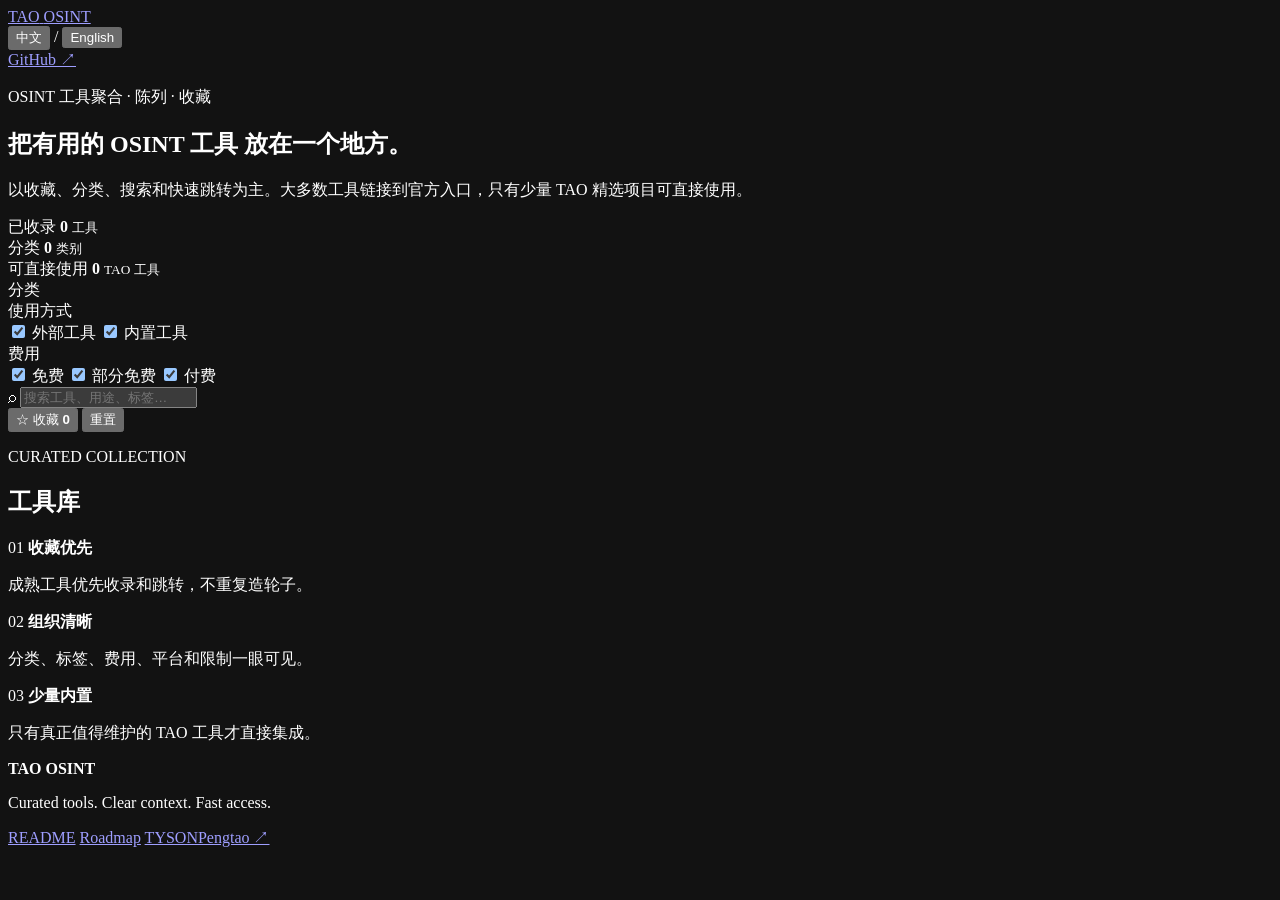
==== frontend/index.html @ 1be99f78 "Build bilingual OSINT collection homepage" ====
<!doctype html>
<html lang="zh-CN">
<head>
  <meta charset="utf-8" />
  <meta name="viewport" content="width=device-width, initial-scale=1" />
  <meta name="color-scheme" content="dark" />
  <meta name="description" content="TAO OSINT — curated OSINT tool collection, showcase and bookmark platform." />
  <title>TAO OSINT — Tool Collection</title>
  <link rel="stylesheet" href="./styles.css" />
</head>
<body>
  <main class="page-shell">
    <header class="topbar">
      <a class="brand" href="../" aria-label="TAO OSINT">
        <span class="brand-mark">TAO</span>
        <span class="brand-name">OSINT</span>
      </a>

      <div class="top-actions">
        <nav class="language-switch" aria-label="Language">
          <button class="language-button" type="button" data-language="zh-CN">中文</button>
          <span>/</span>
          <button class="language-button" type="button" data-language="en">English</button>
        </nav>
        <a class="github-link" href="https://github.com/TYSONPengtao/Tao-OSINT" target="_blank" rel="noreferrer">GitHub ↗</a>
      </div>
    </header>

    <section class="hero">
      <div class="hero-copy">
        <p class="eyebrow" data-i18n="hero.eyebrow">OSINT 工具聚合 · 陈列 · 收藏</p>
        <h1>
          <span data-i18n="hero.line1">把有用的 OSINT 工具</span>
          <span class="accent" data-i18n="hero.line2">放在一个地方。</span>
        </h1>
        <p class="hero-description" data-i18n="hero.description">
          以收藏、分类、搜索和快速跳转为主。大多数工具链接到官方入口，只有少量 TAO 精选项目可直接使用。
        </p>
      </div>

      <div class="hero-stats">
        <article>
          <span data-i18n="stats.collected">已收录</span>
          <strong id="stat-tools">0</strong>
          <small data-i18n="stats.tools">工具</small>
        </article>
        <article>
          <span data-i18n="stats.categories">分类</span>
          <strong id="stat-categories">0</strong>
          <small data-i18n="stats.groups">类别</small>
        </article>
        <article>
          <span data-i18n="stats.integrated">可直接使用</span>
          <strong id="stat-integrated">0</strong>
          <small data-i18n="stats.taoTools">TAO 工具</small>
        </article>
      </div>
    </section>

    <section class="catalog-shell">
      <aside class="sidebar">
        <div class="sidebar-block">
          <span class="sidebar-label" data-i18n="filters.category">分类</span>
          <div id="category-list" class="category-list"></div>
        </div>

        <div class="sidebar-block">
          <span class="sidebar-label" data-i18n="filters.mode">使用方式</span>
          <div class="filter-stack">
            <label><input type="checkbox" value="external" data-filter="interaction" checked /> <span data-i18n="interaction.external">外部工具</span></label>
            <label><input type="checkbox" value="integrated" data-filter="interaction" checked /> <span data-i18n="interaction.integrated">内置工具</span></label>
          </div>
        </div>

        <div class="sidebar-block">
          <span class="sidebar-label" data-i18n="filters.cost">费用</span>
          <div class="filter-stack">
            <label><input type="checkbox" value="free" data-filter="cost" checked /> <span data-i18n="cost.free">免费</span></label>
            <label><input type="checkbox" value="partially-free" data-filter="cost" checked /> <span data-i18n="cost.partiallyFree">部分免费</span></label>
            <label><input type="checkbox" value="paid" data-filter="cost" checked /> <span data-i18n="cost.paid">付费</span></label>
          </div>
        </div>
      </aside>

      <section class="catalog-main">
        <div class="catalog-toolbar">
          <div class="search-box">
            <span>⌕</span>
            <input id="search-input" type="search" autocomplete="off" data-i18n-placeholder="search.placeholder" placeholder="搜索工具、用途、标签…" />
          </div>

          <div class="toolbar-meta">
            <button id="favorites-toggle" class="toolbar-button" type="button">
              <span>☆</span>
              <span data-i18n="favorites.title">收藏</span>
              <strong id="favorite-count">0</strong>
            </button>
            <button id="clear-filters" class="toolbar-button subtle" type="button" data-i18n="filters.reset">重置</button>
          </div>
        </div>

        <div class="section-heading">
          <div>
            <p class="section-kicker" data-i18n="catalog.kicker">CURATED COLLECTION</p>
            <h2 data-i18n="catalog.title">工具库</h2>
          </div>
          <p id="result-count" class="result-count"></p>
        </div>

        <div id="tool-grid" class="tool-grid"></div>

        <div id="empty-state" class="empty-state" hidden>
          <span>⌕</span>
          <h3 data-i18n="empty.title">没有找到匹配工具</h3>
          <p data-i18n="empty.text">尝试更换关键词、分类或筛选条件。</p>
        </div>
      </section>
    </section>

    <section class="principle-strip">
      <article>
        <span>01</span>
        <strong data-i18n="principles.collect.title">收藏优先</strong>
        <p data-i18n="principles.collect.text">成熟工具优先收录和跳转，不重复造轮子。</p>
      </article>
      <article>
        <span>02</span>
        <strong data-i18n="principles.organize.title">组织清晰</strong>
        <p data-i18n="principles.organize.text">分类、标签、费用、平台和限制一眼可见。</p>
      </article>
      <article>
        <span>03</span>
        <strong data-i18n="principles.integrate.title">少量内置</strong>
        <p data-i18n="principles.integrate.text">只有真正值得维护的 TAO 工具才直接集成。</p>
      </article>
    </section>

    <footer class="footer">
      <div>
        <strong>TAO OSINT</strong>
        <p data-i18n="footer.tagline">Curated tools. Clear context. Fast access.</p>
      </div>
      <div class="footer-links">
        <a href="../README.md">README</a>
        <a href="../docs/roadmap.md">Roadmap</a>
        <a href="https://github.com/TYSONPengtao" target="_blank" rel="noreferrer">TYSONPengtao ↗</a>
      </div>
    </footer>
  </main>

  <script src="./app.js"></script>
</body>
</html>
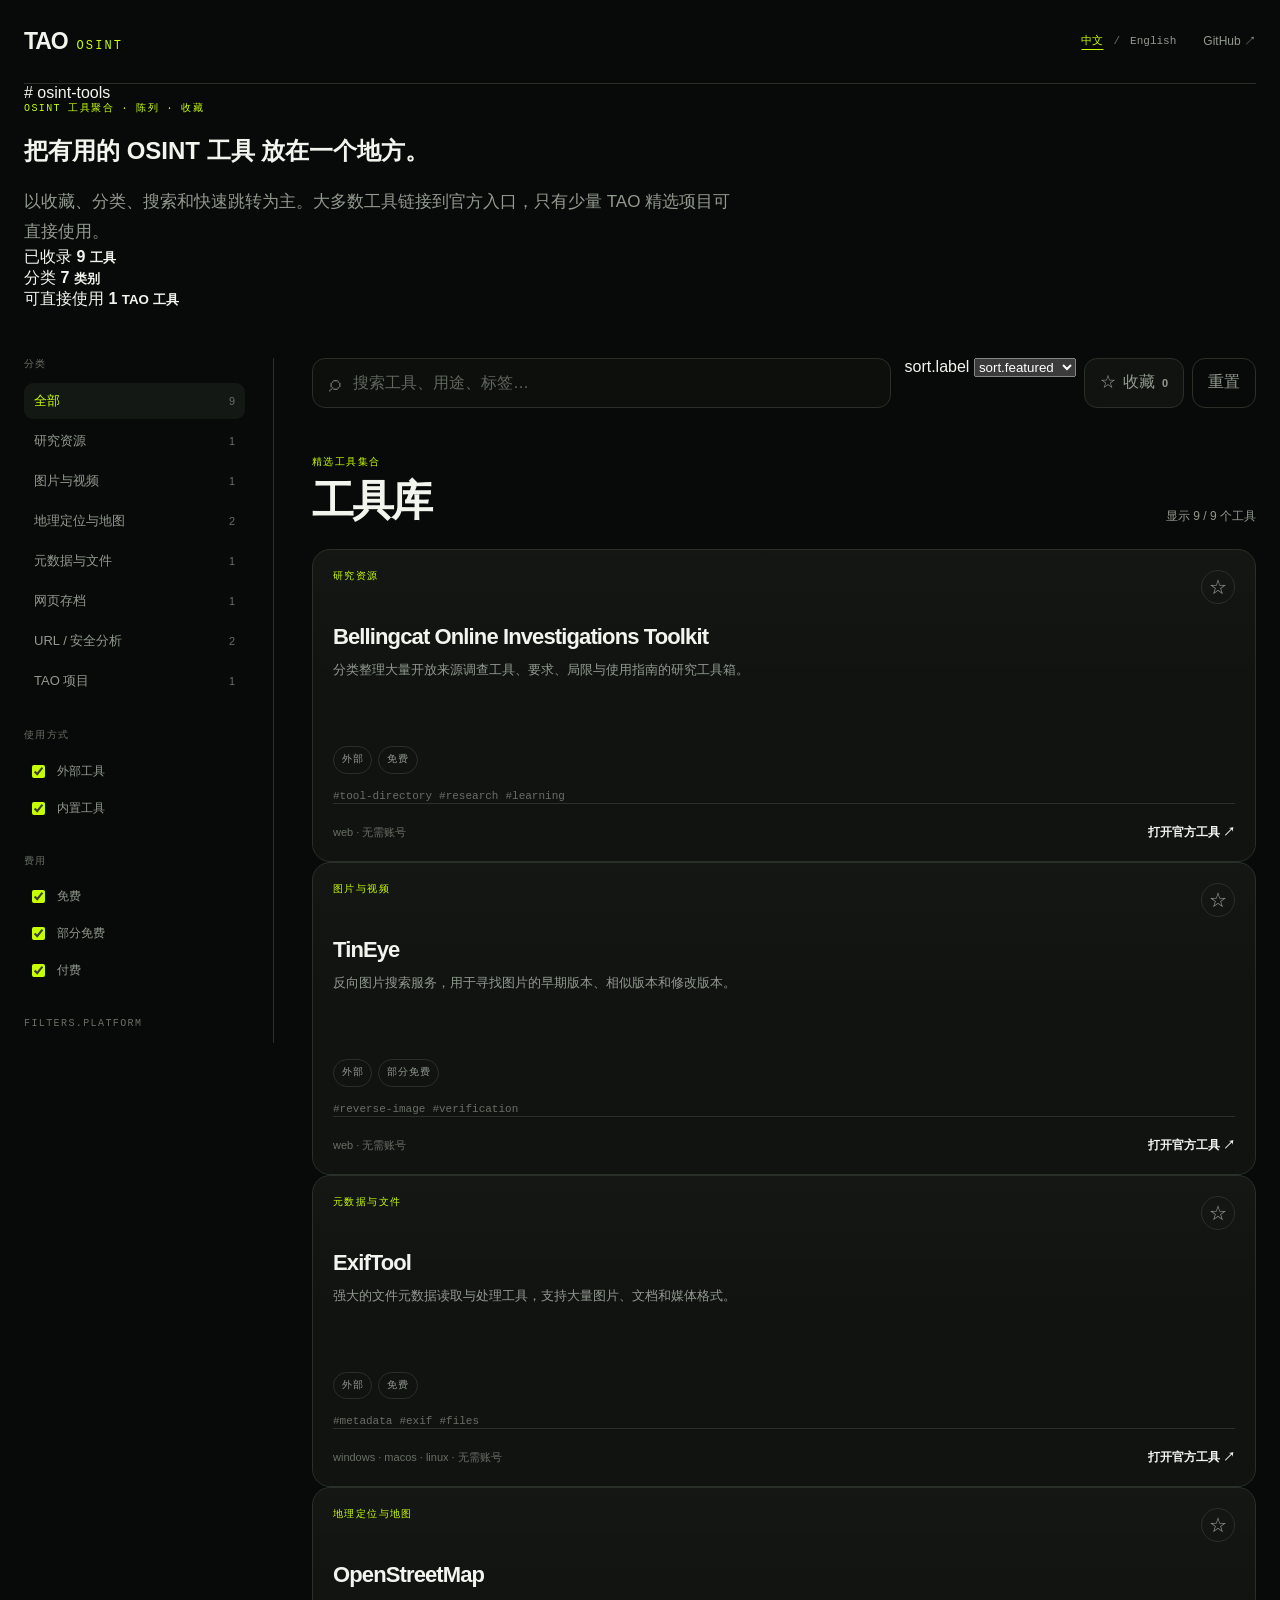
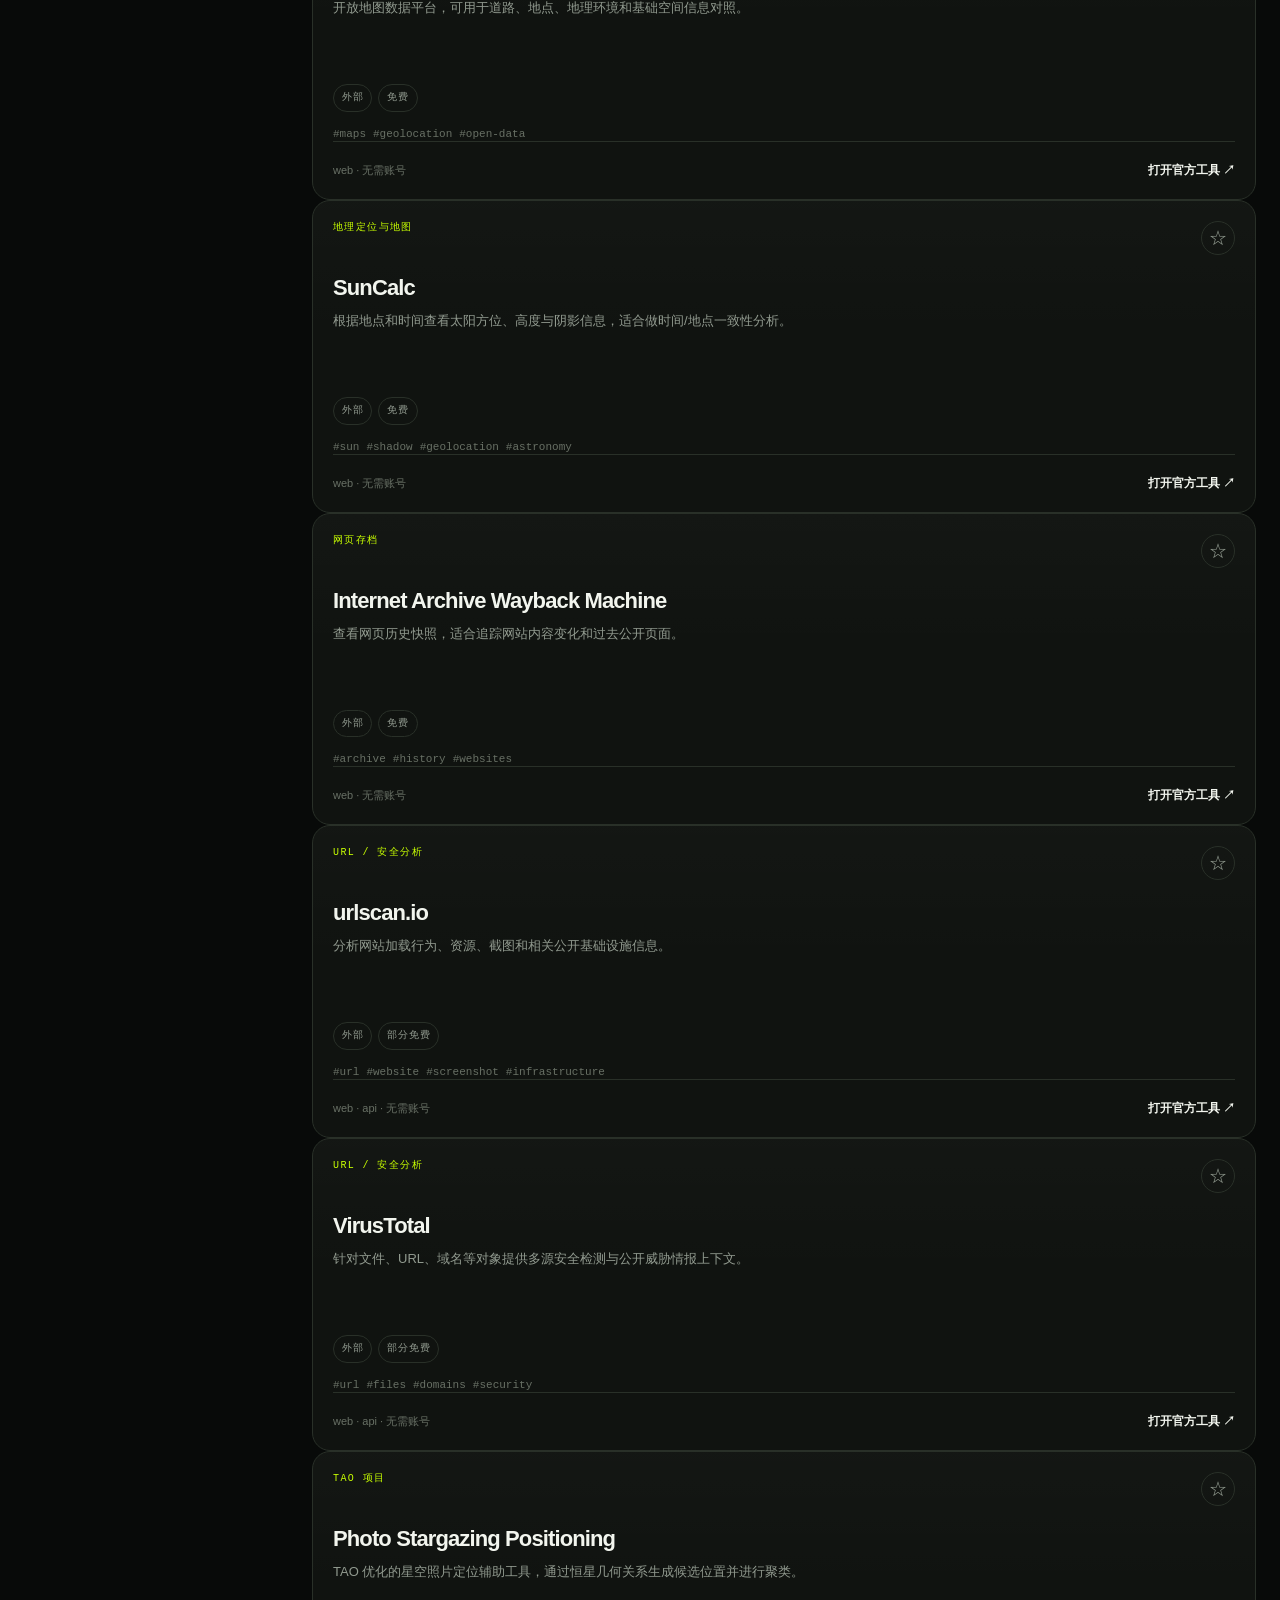
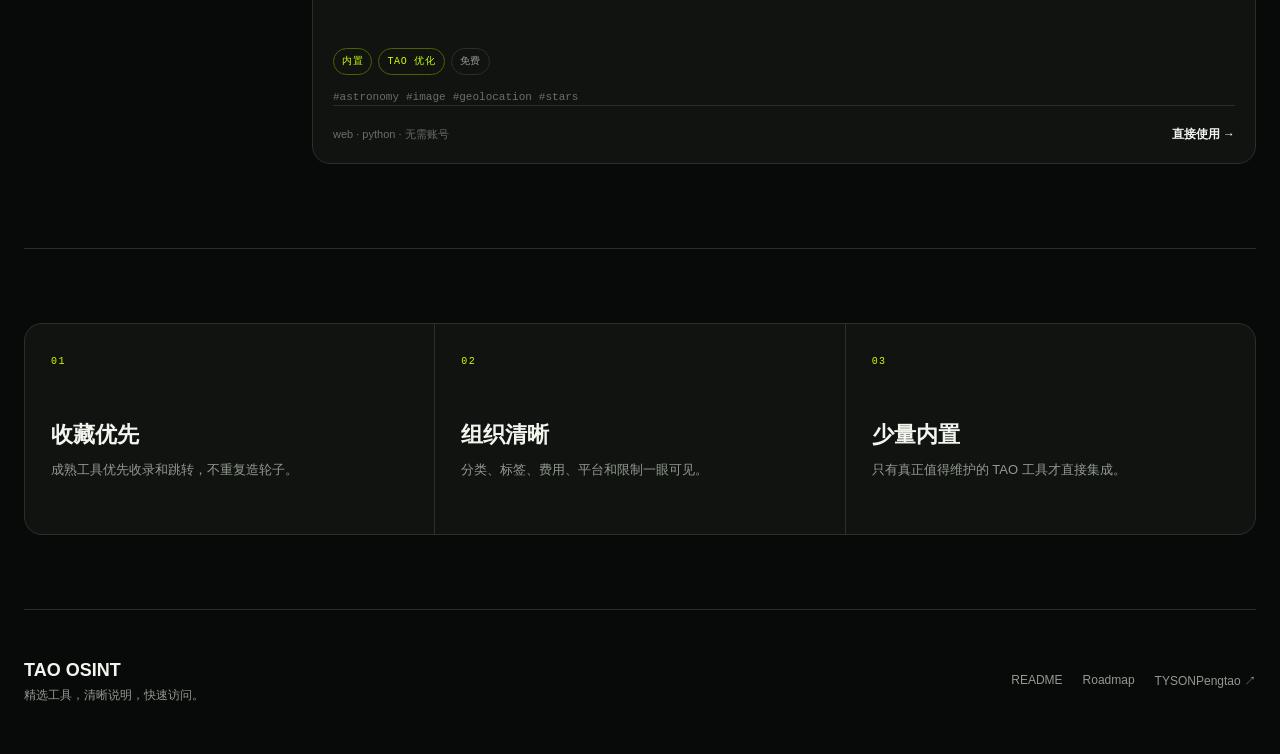
==== commit 82ed1c0c: "Refine OSINT topic-style catalog layout" ====
--- a/frontend/index.html
+++ b/frontend/index.html
@@ -26,8 +26,9 @@
       </div>
     </header>
 
-    <section class="hero">
-      <div class="hero-copy">
+    <section class="topic-hero">
+      <div class="topic-copy">
+        <div class="topic-chip"># osint-tools</div>
         <p class="eyebrow" data-i18n="hero.eyebrow">OSINT 工具聚合 · 陈列 · 收藏</p>
         <h1>
           <span data-i18n="hero.line1">把有用的 OSINT 工具</span>
@@ -38,22 +39,19 @@
         </p>
       </div>
 
-      <div class="hero-stats">
-        <article>
+      <div class="topic-summary">
+        <div class="summary-row">
           <span data-i18n="stats.collected">已收录</span>
-          <strong id="stat-tools">0</strong>
-          <small data-i18n="stats.tools">工具</small>
-        </article>
-        <article>
+          <strong><span id="stat-tools">0</span> <small data-i18n="stats.tools">工具</small></strong>
+        </div>
+        <div class="summary-row">
           <span data-i18n="stats.categories">分类</span>
-          <strong id="stat-categories">0</strong>
-          <small data-i18n="stats.groups">类别</small>
-        </article>
-        <article>
+          <strong><span id="stat-categories">0</span> <small data-i18n="stats.groups">类别</small></strong>
+        </div>
+        <div class="summary-row">
           <span data-i18n="stats.integrated">可直接使用</span>
-          <strong id="stat-integrated">0</strong>
-          <small data-i18n="stats.taoTools">TAO 工具</small>
-        </article>
+          <strong><span id="stat-integrated">0</span> <small data-i18n="stats.taoTools">TAO 工具</small></strong>
+        </div>
       </div>
     </section>
 
@@ -80,6 +78,11 @@
             <label><input type="checkbox" value="paid" data-filter="cost" checked /> <span data-i18n="cost.paid">付费</span></label>
           </div>
         </div>
+
+        <div class="sidebar-block">
+          <span class="sidebar-label" data-i18n="filters.platform">平台</span>
+          <div id="platform-list" class="platform-list"></div>
+        </div>
       </aside>
 
       <section class="catalog-main">
@@ -90,24 +93,37 @@
           </div>
 
           <div class="toolbar-meta">
+            <label class="sort-control">
+              <span data-i18n="sort.label">排序</span>
+              <select id="sort-select">
+                <option value="featured" data-i18n="sort.featured">精选优先</option>
+                <option value="name" data-i18n="sort.name">名称</option>
+                <option value="category" data-i18n="sort.category">分类</option>
+                <option value="reviewed" data-i18n="sort.reviewed">最近审阅</option>
+              </select>
+            </label>
+
             <button id="favorites-toggle" class="toolbar-button" type="button">
               <span>☆</span>
               <span data-i18n="favorites.title">收藏</span>
               <strong id="favorite-count">0</strong>
             </button>
+
             <button id="clear-filters" class="toolbar-button subtle" type="button" data-i18n="filters.reset">重置</button>
           </div>
         </div>
 
+        <div id="active-filter-bar" class="active-filter-bar"></div>
+
         <div class="section-heading">
           <div>
-            <p class="section-kicker" data-i18n="catalog.kicker">CURATED COLLECTION</p>
+            <p class="section-kicker" data-i18n="catalog.kicker">精选工具集合</p>
             <h2 data-i18n="catalog.title">工具库</h2>
           </div>
           <p id="result-count" class="result-count"></p>
         </div>
 
-        <div id="tool-grid" class="tool-grid"></div>
+        <div id="tool-grid" class="tool-list"></div>
 
         <div id="empty-state" class="empty-state" hidden>
           <span>⌕</span>
@@ -138,7 +154,7 @@
     <footer class="footer">
       <div>
         <strong>TAO OSINT</strong>
-        <p data-i18n="footer.tagline">Curated tools. Clear context. Fast access.</p>
+        <p data-i18n="footer.tagline">精选工具，清晰说明，快速访问。</p>
       </div>
       <div class="footer-links">
         <a href="../README.md">README</a>
--- a/frontend/styles.css
+++ b/frontend/styles.css
@@ -0,0 +1,350 @@
+:root {
+  --bg: #080a09;
+  --panel: #101310;
+  --panel-2: #141814;
+  --panel-3: #0c0f0c;
+  --text: #f2f5ee;
+  --muted: #919a8f;
+  --faint: #687065;
+  --line: #293028;
+  --line-strong: #394238;
+  --accent: #c8ff00;
+  --radius: 18px;
+  --shadow: 0 18px 50px rgba(0, 0, 0, .18);
+}
+
+* { box-sizing: border-box; }
+html { scroll-behavior: smooth; }
+body {
+  margin: 0;
+  background: var(--bg);
+  color: var(--text);
+  font-family: Inter, "Segoe UI", Arial, Helvetica, sans-serif;
+}
+button, input { font: inherit; }
+button, a { -webkit-tap-highlight-color: transparent; }
+a { color: inherit; text-decoration: none; }
+button { cursor: pointer; }
+.page-shell { width: min(1540px, calc(100% - 48px)); margin: 0 auto; }
+
+.topbar {
+  min-height: 84px;
+  display: flex;
+  align-items: center;
+  justify-content: space-between;
+  border-bottom: 1px solid var(--line);
+}
+.brand { display: flex; align-items: baseline; gap: 9px; }
+.brand-mark { font-size: 23px; font-weight: 900; letter-spacing: -.05em; }
+.brand-name { color: var(--accent); font: 12px/1 monospace; letter-spacing: .18em; }
+.top-actions { display: flex; align-items: center; gap: 24px; }
+.language-switch { display: flex; align-items: center; gap: 7px; color: var(--faint); font: 11px/1 monospace; }
+.language-button {
+  padding: 7px 3px;
+  border: 0;
+  background: transparent;
+  color: var(--muted);
+}
+.language-button.active, .language-button:hover { color: var(--accent); }
+.language-button.active { text-decoration: underline; text-underline-offset: 5px; }
+.github-link { color: var(--muted); font-size: 12px; }
+.github-link:hover { color: var(--text); }
+
+.hero {
+  min-height: 530px;
+  padding: 86px 0 68px;
+  display: grid;
+  grid-template-columns: minmax(0, 1.6fr) minmax(320px, .75fr);
+  align-items: end;
+  gap: 70px;
+  border-bottom: 1px solid var(--line);
+}
+.eyebrow, .section-kicker, .sidebar-label, .tool-category, .tool-badge,
+.hero-stats span, .hero-stats small, .principle-strip article > span {
+  margin: 0;
+  font: 10px/1.35 monospace;
+  letter-spacing: .14em;
+  text-transform: uppercase;
+}
+.eyebrow, .section-kicker { color: var(--accent); }
+.hero h1 {
+  margin: 18px 0 26px;
+  max-width: 980px;
+  font-size: clamp(58px, 7.1vw, 112px);
+  line-height: .91;
+  letter-spacing: -.065em;
+  font-weight: 650;
+}
+.hero h1 span { display: block; }
+.hero h1 .accent { color: var(--accent); }
+.hero-description {
+  max-width: 720px;
+  margin: 0;
+  color: var(--muted);
+  font-size: 17px;
+  line-height: 1.75;
+}
+.hero-stats {
+  display: grid;
+  grid-template-columns: repeat(3, 1fr);
+  border: 1px solid var(--line);
+  border-radius: var(--radius);
+  overflow: hidden;
+  box-shadow: var(--shadow);
+}
+.hero-stats article {
+  min-width: 0;
+  min-height: 145px;
+  padding: 21px;
+  display: flex;
+  flex-direction: column;
+  justify-content: space-between;
+  background: var(--panel);
+  border-right: 1px solid var(--line);
+}
+.hero-stats article:last-child { border-right: 0; }
+.hero-stats span, .hero-stats small { color: var(--muted); }
+.hero-stats strong { font-size: 34px; letter-spacing: -.05em; }
+
+.catalog-shell {
+  display: grid;
+  grid-template-columns: 250px minmax(0, 1fr);
+  gap: 38px;
+  padding: 48px 0 84px;
+  border-bottom: 1px solid var(--line);
+}
+.sidebar {
+  position: sticky;
+  top: 24px;
+  height: fit-content;
+  padding-right: 28px;
+  border-right: 1px solid var(--line);
+}
+.sidebar-block + .sidebar-block { margin-top: 30px; }
+.sidebar-label { display: block; margin-bottom: 12px; color: var(--faint); }
+.category-list, .filter-stack { display: grid; gap: 4px; }
+.category-button {
+  width: 100%;
+  padding: 9px 10px;
+  display: flex;
+  align-items: center;
+  justify-content: space-between;
+  gap: 12px;
+  border: 0;
+  border-radius: 9px;
+  background: transparent;
+  color: var(--muted);
+  text-align: left;
+  font-size: 13px;
+}
+.category-button:hover { background: var(--panel); color: var(--text); }
+.category-button.active { background: var(--panel-2); color: var(--accent); }
+.category-button small { color: var(--faint); }
+.filter-stack label {
+  padding: 7px 4px;
+  display: flex;
+  align-items: center;
+  gap: 9px;
+  color: var(--muted);
+  font-size: 12px;
+  cursor: pointer;
+}
+.filter-stack input { accent-color: var(--accent); }
+
+.catalog-main { min-width: 0; }
+.catalog-toolbar {
+  display: flex;
+  gap: 14px;
+  align-items: center;
+  justify-content: space-between;
+}
+.search-box {
+  flex: 1;
+  min-width: 0;
+  height: 50px;
+  display: flex;
+  align-items: center;
+  gap: 10px;
+  padding: 0 16px;
+  border: 1px solid var(--line);
+  border-radius: 13px;
+  background: var(--panel-3);
+}
+.search-box span { color: var(--faint); font-size: 23px; }
+.search-box input {
+  width: 100%;
+  border: 0;
+  outline: 0;
+  background: transparent;
+  color: var(--text);
+}
+.search-box input::placeholder { color: #5f675d; }
+.toolbar-meta { display: flex; gap: 8px; }
+.toolbar-button {
+  height: 50px;
+  padding: 0 15px;
+  display: inline-flex;
+  align-items: center;
+  gap: 7px;
+  border: 1px solid var(--line);
+  border-radius: 13px;
+  background: var(--panel);
+  color: var(--muted);
+}
+.toolbar-button:hover, .toolbar-button.active { border-color: var(--line-strong); color: var(--text); }
+.toolbar-button.active { color: var(--accent); }
+.toolbar-button strong { font-size: 11px; }
+.toolbar-button.subtle { background: transparent; }
+
+.section-heading {
+  margin: 48px 0 20px;
+  display: flex;
+  align-items: end;
+  justify-content: space-between;
+  gap: 24px;
+}
+.section-heading h2 { margin: 4px 0 0; font-size: 42px; letter-spacing: -.055em; }
+.result-count { margin: 0 0 4px; color: var(--muted); font-size: 12px; }
+
+.tool-grid {
+  display: grid;
+  grid-template-columns: repeat(3, minmax(0, 1fr));
+  gap: 14px;
+}
+.tool-card {
+  min-height: 300px;
+  padding: 20px;
+  display: flex;
+  flex-direction: column;
+  border: 1px solid var(--line);
+  border-radius: var(--radius);
+  background: linear-gradient(180deg, rgba(255,255,255,.015), transparent 44%), var(--panel);
+  transition: transform .16s ease, border-color .16s ease, background .16s ease;
+}
+.tool-card:hover {
+  transform: translateY(-2px);
+  border-color: var(--line-strong);
+  background: var(--panel-2);
+}
+.tool-card-top { display: flex; align-items: flex-start; justify-content: space-between; gap: 16px; }
+.tool-category { color: var(--accent); }
+.favorite-button {
+  width: 34px; height: 34px;
+  border: 1px solid var(--line);
+  border-radius: 50%;
+  background: transparent;
+  color: var(--muted);
+  font-size: 18px;
+}
+.favorite-button:hover, .favorite-button.active { color: var(--accent); border-color: #536900; }
+.tool-card h3 { margin: 20px 0 10px; font-size: 22px; letter-spacing: -.04em; }
+.tool-description { margin: 0; min-height: 68px; color: var(--muted); font-size: 13px; line-height: 1.6; }
+.tool-badges { margin-top: 18px; display: flex; flex-wrap: wrap; gap: 6px; }
+.tool-badge {
+  padding: 6px 8px;
+  border: 1px solid var(--line);
+  border-radius: 999px;
+  color: var(--muted);
+  letter-spacing: .07em;
+}
+.tool-badge.integrated { color: var(--accent); border-color: #4c6200; }
+.tool-tags { margin-top: 16px; display: flex; gap: 7px; flex-wrap: wrap; }
+.tool-tags span { color: var(--faint); font: 11px/1.2 monospace; }
+.tool-card-footer {
+  margin-top: auto;
+  padding-top: 20px;
+  display: flex;
+  align-items: center;
+  justify-content: space-between;
+  gap: 15px;
+  border-top: 1px solid var(--line);
+}
+.tool-meta { color: var(--faint); font-size: 11px; }
+.launch-link {
+  color: var(--text);
+  font-size: 12px;
+  font-weight: 650;
+}
+.launch-link:hover { color: var(--accent); }
+
+.empty-state {
+  padding: 80px 20px;
+  border: 1px dashed var(--line);
+  border-radius: var(--radius);
+  text-align: center;
+  color: var(--muted);
+}
+.empty-state > span { display: block; font-size: 36px; color: var(--faint); }
+.empty-state h3 { margin: 14px 0 7px; color: var(--text); }
+.empty-state p { margin: 0; }
+
+.principle-strip {
+  display: grid;
+  grid-template-columns: repeat(3, 1fr);
+  gap: 1px;
+  background: var(--line);
+  border: 1px solid var(--line);
+  border-radius: var(--radius);
+  overflow: hidden;
+  margin: 74px 0;
+}
+.principle-strip article { min-height: 210px; padding: 26px; background: var(--panel); }
+.principle-strip article > span { color: var(--accent); }
+.principle-strip strong { display: block; margin-top: 52px; font-size: 22px; }
+.principle-strip p { max-width: 350px; margin: 10px 0 0; color: var(--muted); line-height: 1.6; font-size: 13px; }
+
+.footer {
+  min-height: 145px;
+  display: flex;
+  align-items: center;
+  justify-content: space-between;
+  gap: 30px;
+  border-top: 1px solid var(--line);
+}
+.footer strong { font-size: 18px; }
+.footer p { margin: 6px 0 0; color: var(--muted); font-size: 12px; }
+.footer-links { display: flex; gap: 20px; color: var(--muted); font-size: 12px; }
+.footer-links a:hover { color: var(--text); }
+
+@media (max-width: 1180px) {
+  .hero { grid-template-columns: 1fr; gap: 42px; min-height: auto; }
+  .hero-stats { max-width: 700px; }
+  .tool-grid { grid-template-columns: repeat(2, minmax(0, 1fr)); }
+}
+@media (max-width: 860px) {
+  .page-shell { width: min(100% - 30px, 1540px); }
+  .catalog-shell { grid-template-columns: 1fr; gap: 22px; }
+  .sidebar {
+    position: static;
+    padding: 0 0 22px;
+    border-right: 0;
+    border-bottom: 1px solid var(--line);
+  }
+  .category-list {
+    display: flex;
+    overflow-x: auto;
+    padding-bottom: 4px;
+  }
+  .category-button { width: auto; white-space: nowrap; border: 1px solid var(--line); }
+  .sidebar-block:not(:first-child) { display: none; }
+}
+@media (max-width: 640px) {
+  .topbar { align-items: flex-start; padding: 20px 0; }
+  .top-actions { flex-direction: column; align-items: flex-end; gap: 10px; }
+  .github-link { display: none; }
+  .hero { padding: 60px 0 50px; }
+  .hero h1 { font-size: 52px; }
+  .hero-description { font-size: 15px; }
+  .hero-stats { grid-template-columns: 1fr; }
+  .hero-stats article { min-height: 95px; border-right: 0; border-bottom: 1px solid var(--line); }
+  .hero-stats article:last-child { border-bottom: 0; }
+  .catalog-toolbar { align-items: stretch; flex-direction: column; }
+  .toolbar-meta { width: 100%; }
+  .toolbar-button { flex: 1; justify-content: center; }
+  .section-heading { align-items: flex-start; flex-direction: column; }
+  .tool-grid { grid-template-columns: 1fr; }
+  .tool-card { min-height: 275px; }
+  .principle-strip { grid-template-columns: 1fr; }
+  .footer { align-items: flex-start; flex-direction: column; justify-content: center; }
+  .footer-links { flex-wrap: wrap; }
+}
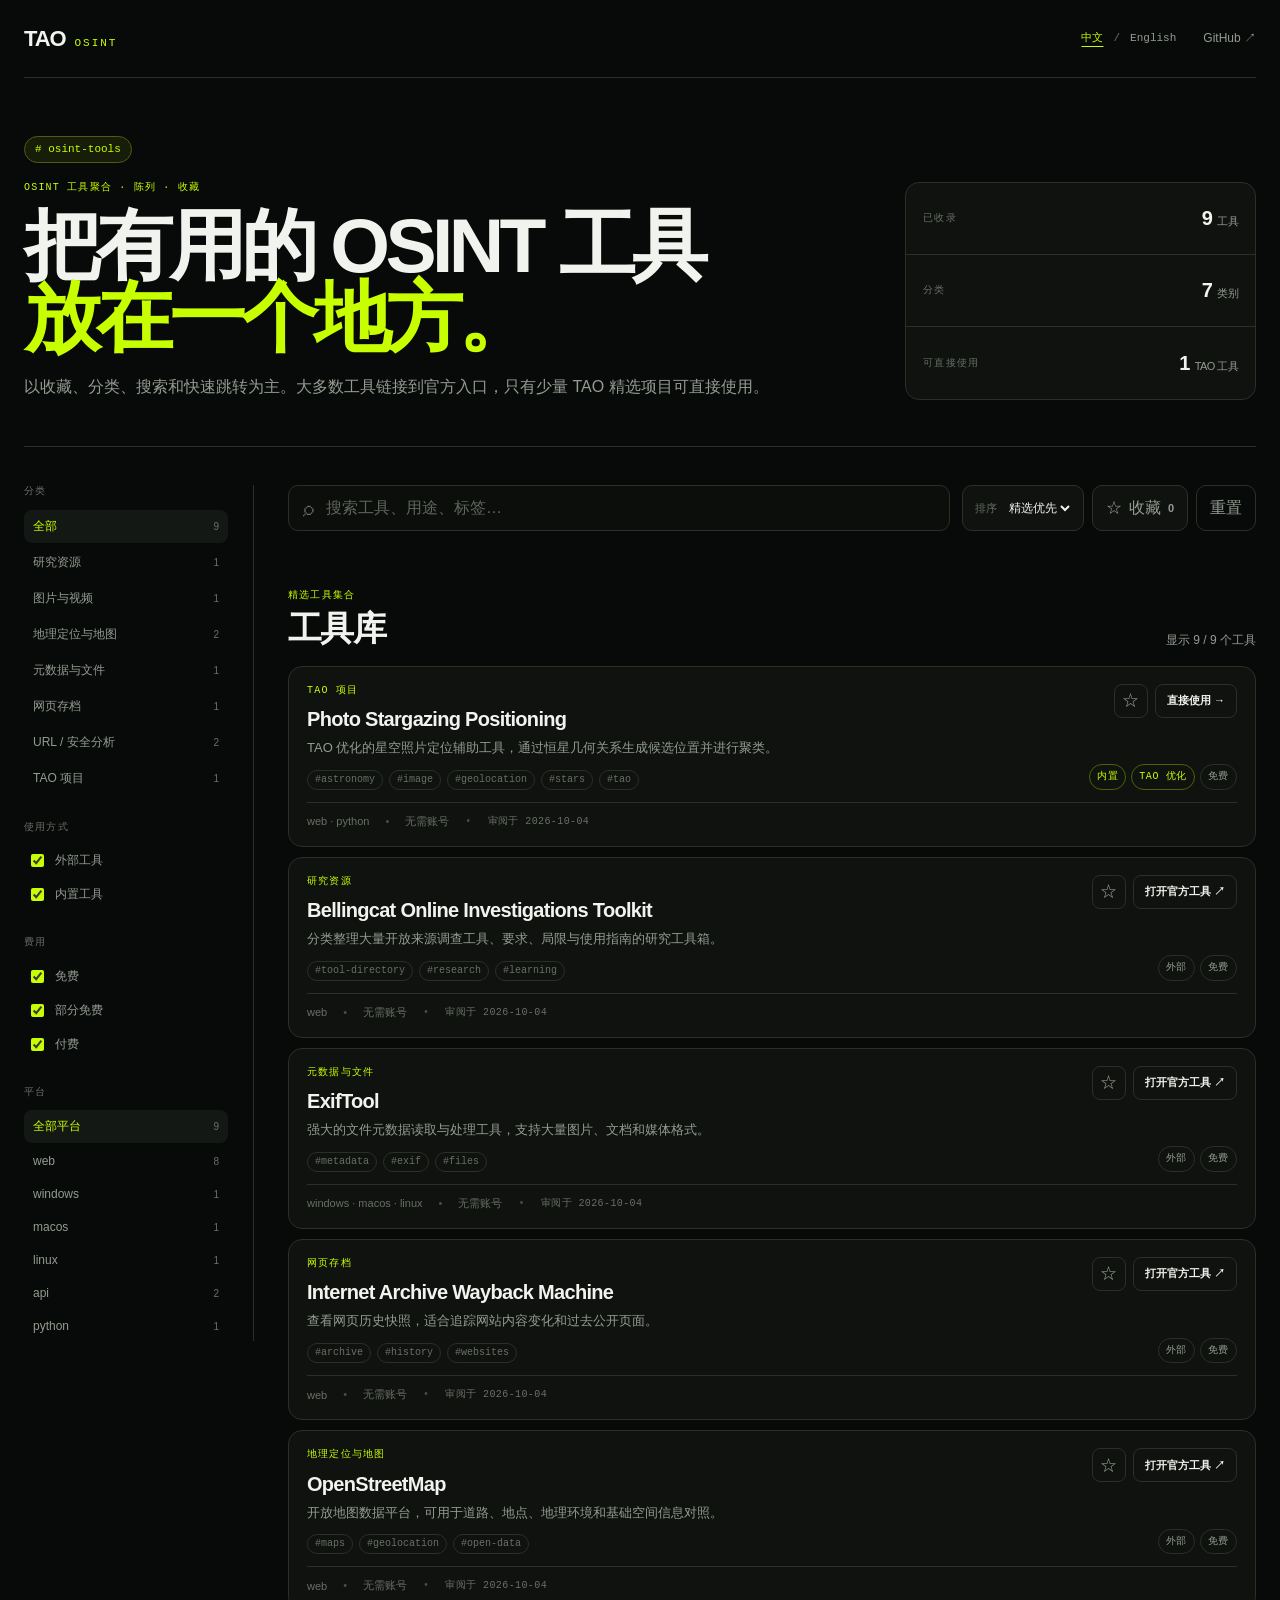
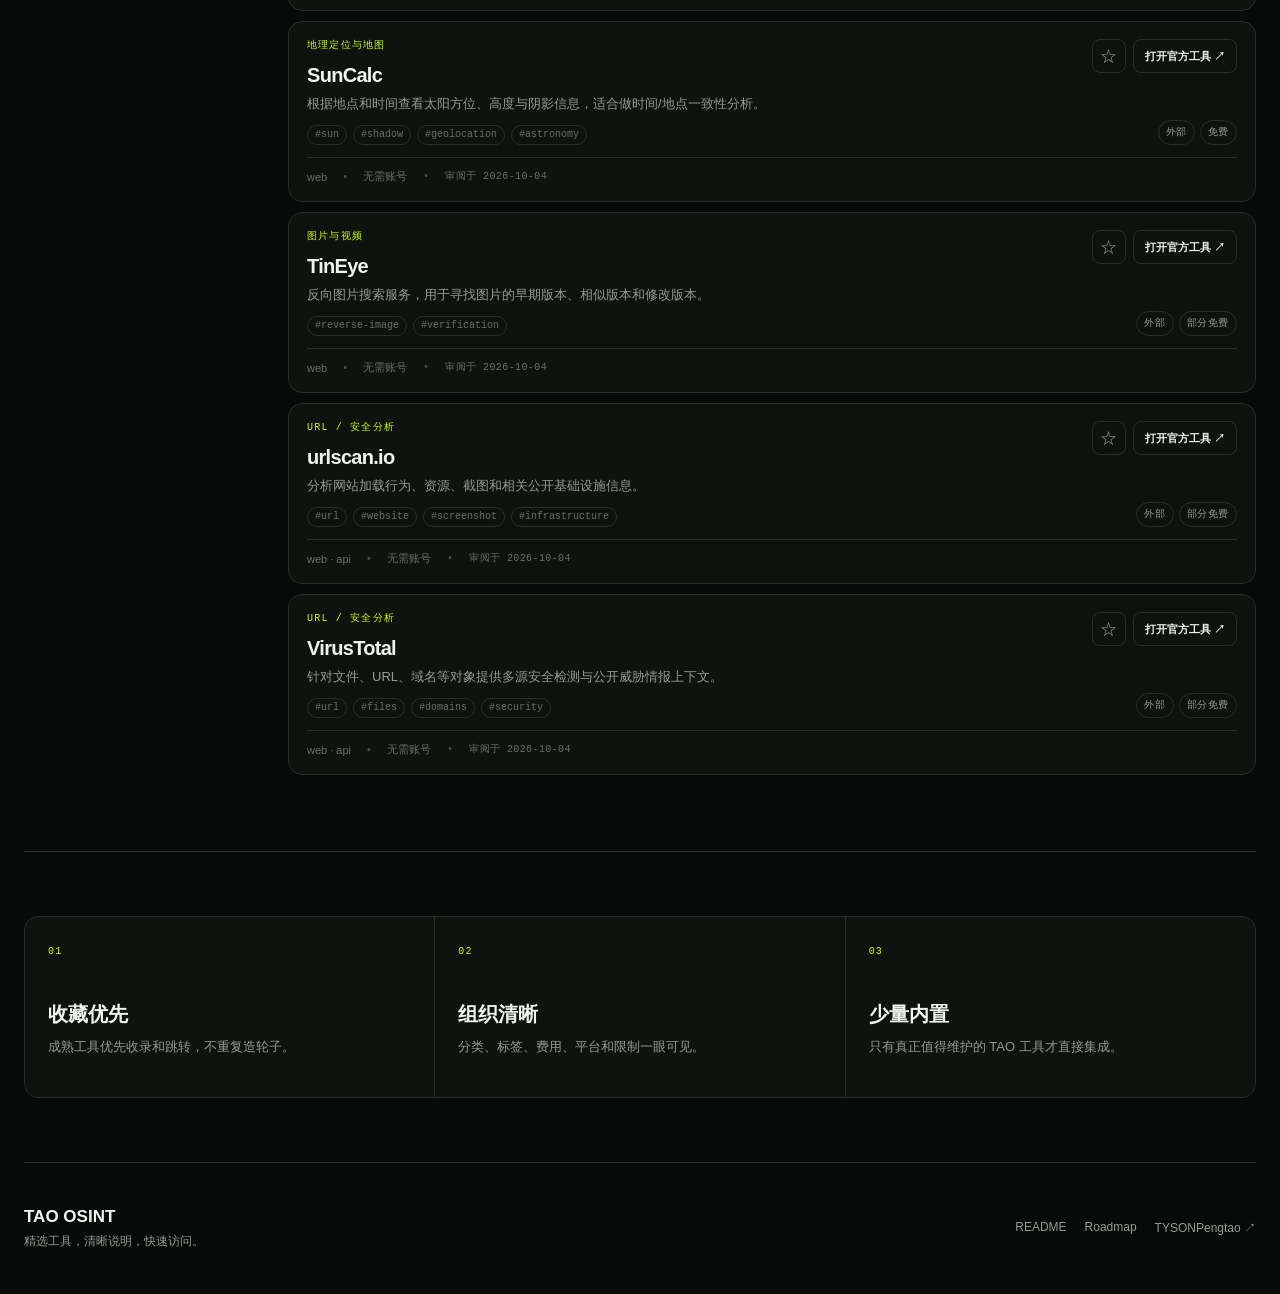
==== commit 2d41fa1e: "Switch footer documentation links by language" ====
--- a/frontend/index.html
+++ b/frontend/index.html
@@ -157,8 +157,8 @@
         <p data-i18n="footer.tagline">精选工具，清晰说明，快速访问。</p>
       </div>
       <div class="footer-links">
-        <a href="../README.md">README</a>
-        <a href="../docs/roadmap.md">Roadmap</a>
+        <a id="readme-link" href="../README.md">README</a>
+        <a id="roadmap-link" href="../docs/roadmap.md">Roadmap</a>
         <a href="https://github.com/TYSONPengtao" target="_blank" rel="noreferrer">TYSONPengtao ↗</a>
       </div>
     </footer>
--- a/frontend/styles.css
+++ b/frontend/styles.css
@@ -1,16 +1,16 @@
 :root {
   --bg: #080a09;
-  --panel: #101310;
+  --panel: #0f120f;
   --panel-2: #141814;
-  --panel-3: #0c0f0c;
-  --text: #f2f5ee;
-  --muted: #919a8f;
-  --faint: #687065;
+  --panel-3: #0b0e0b;
+  --text: #f1f4ee;
+  --muted: #939c91;
+  --faint: #687066;
   --line: #293028;
-  --line-strong: #394238;
+  --line-strong: #3a4438;
   --accent: #c8ff00;
-  --radius: 18px;
-  --shadow: 0 18px 50px rgba(0, 0, 0, .18);
+  --accent-soft: rgba(200, 255, 0, .08);
+  --radius: 14px;
 }
 
 * { box-sizing: border-box; }
@@ -21,22 +21,22 @@
   color: var(--text);
   font-family: Inter, "Segoe UI", Arial, Helvetica, sans-serif;
 }
-button, input { font: inherit; }
-button, a { -webkit-tap-highlight-color: transparent; }
+button, input, select { font: inherit; }
+button, a, select { -webkit-tap-highlight-color: transparent; }
 a { color: inherit; text-decoration: none; }
 button { cursor: pointer; }
-.page-shell { width: min(1540px, calc(100% - 48px)); margin: 0 auto; }
+.page-shell { width: min(1460px, calc(100% - 48px)); margin: 0 auto; }
 
 .topbar {
-  min-height: 84px;
+  min-height: 78px;
   display: flex;
   align-items: center;
   justify-content: space-between;
   border-bottom: 1px solid var(--line);
 }
 .brand { display: flex; align-items: baseline; gap: 9px; }
-.brand-mark { font-size: 23px; font-weight: 900; letter-spacing: -.05em; }
-.brand-name { color: var(--accent); font: 12px/1 monospace; letter-spacing: .18em; }
+.brand-mark { font-size: 22px; font-weight: 900; letter-spacing: -.05em; }
+.brand-name { color: var(--accent); font: 11px/1 monospace; letter-spacing: .18em; }
 .top-actions { display: flex; align-items: center; gap: 24px; }
 .language-switch { display: flex; align-items: center; gap: 7px; color: var(--faint); font: 11px/1 monospace; }
 .language-button {
@@ -50,101 +50,109 @@
 .github-link { color: var(--muted); font-size: 12px; }
 .github-link:hover { color: var(--text); }
 
-.hero {
-  min-height: 530px;
-  padding: 86px 0 68px;
-  display: grid;
-  grid-template-columns: minmax(0, 1.6fr) minmax(320px, .75fr);
+.topic-hero {
+  padding: 58px 0 46px;
+  display: grid;
+  grid-template-columns: minmax(0, 1.5fr) minmax(300px, .65fr);
   align-items: end;
-  gap: 70px;
+  gap: 72px;
   border-bottom: 1px solid var(--line);
 }
+.topic-chip {
+  display: inline-flex;
+  width: fit-content;
+  margin-bottom: 18px;
+  padding: 7px 10px;
+  border: 1px solid #4b5e15;
+  border-radius: 999px;
+  background: var(--accent-soft);
+  color: var(--accent);
+  font: 11px/1 monospace;
+}
 .eyebrow, .section-kicker, .sidebar-label, .tool-category, .tool-badge,
-.hero-stats span, .hero-stats small, .principle-strip article > span {
+.summary-row > span, .principle-strip article > span, .review-meta {
   margin: 0;
   font: 10px/1.35 monospace;
-  letter-spacing: .14em;
+  letter-spacing: .12em;
   text-transform: uppercase;
 }
 .eyebrow, .section-kicker { color: var(--accent); }
-.hero h1 {
-  margin: 18px 0 26px;
-  max-width: 980px;
-  font-size: clamp(58px, 7.1vw, 112px);
-  line-height: .91;
-  letter-spacing: -.065em;
+.topic-hero h1 {
+  margin: 14px 0 20px;
+  max-width: 920px;
+  font-size: clamp(48px, 6vw, 90px);
+  line-height: .94;
+  letter-spacing: -.06em;
   font-weight: 650;
 }
-.hero h1 span { display: block; }
-.hero h1 .accent { color: var(--accent); }
+.topic-hero h1 span { display: block; }
+.topic-hero h1 .accent { color: var(--accent); }
 .hero-description {
-  max-width: 720px;
+  max-width: 760px;
   margin: 0;
   color: var(--muted);
-  font-size: 17px;
-  line-height: 1.75;
-}
-.hero-stats {
-  display: grid;
-  grid-template-columns: repeat(3, 1fr);
+  font-size: 16px;
+  line-height: 1.72;
+}
+.topic-summary {
   border: 1px solid var(--line);
   border-radius: var(--radius);
+  background: var(--panel);
   overflow: hidden;
-  box-shadow: var(--shadow);
-}
-.hero-stats article {
-  min-width: 0;
-  min-height: 145px;
-  padding: 21px;
-  display: flex;
-  flex-direction: column;
-  justify-content: space-between;
-  background: var(--panel);
-  border-right: 1px solid var(--line);
-}
-.hero-stats article:last-child { border-right: 0; }
-.hero-stats span, .hero-stats small { color: var(--muted); }
-.hero-stats strong { font-size: 34px; letter-spacing: -.05em; }
+}
+.summary-row {
+  min-height: 72px;
+  padding: 14px 17px;
+  display: flex;
+  align-items: center;
+  justify-content: space-between;
+  gap: 18px;
+  border-bottom: 1px solid var(--line);
+}
+.summary-row:last-child { border-bottom: 0; }
+.summary-row > span { color: var(--faint); }
+.summary-row strong { font-size: 20px; letter-spacing: -.03em; }
+.summary-row small { color: var(--muted); font-size: 11px; font-weight: 400; }
 
 .catalog-shell {
   display: grid;
-  grid-template-columns: 250px minmax(0, 1fr);
-  gap: 38px;
-  padding: 48px 0 84px;
+  grid-template-columns: 230px minmax(0, 1fr);
+  gap: 34px;
+  padding: 38px 0 76px;
   border-bottom: 1px solid var(--line);
 }
 .sidebar {
   position: sticky;
-  top: 24px;
+  top: 20px;
   height: fit-content;
-  padding-right: 28px;
+  padding-right: 25px;
   border-right: 1px solid var(--line);
 }
-.sidebar-block + .sidebar-block { margin-top: 30px; }
-.sidebar-label { display: block; margin-bottom: 12px; color: var(--faint); }
-.category-list, .filter-stack { display: grid; gap: 4px; }
-.category-button {
+.sidebar-block + .sidebar-block { margin-top: 26px; }
+.sidebar-label { display: block; margin-bottom: 11px; color: var(--faint); }
+.category-list, .filter-stack, .platform-list { display: grid; gap: 3px; }
+.category-button, .platform-button {
   width: 100%;
-  padding: 9px 10px;
+  padding: 8px 9px;
   display: flex;
   align-items: center;
   justify-content: space-between;
   gap: 12px;
   border: 0;
-  border-radius: 9px;
+  border-radius: 8px;
   background: transparent;
   color: var(--muted);
   text-align: left;
-  font-size: 13px;
-}
-.category-button:hover { background: var(--panel); color: var(--text); }
-.category-button.active { background: var(--panel-2); color: var(--accent); }
-.category-button small { color: var(--faint); }
+  font-size: 12px;
+}
+.category-button:hover, .platform-button:hover { background: var(--panel); color: var(--text); }
+.category-button.active, .platform-button.active { background: var(--panel-2); color: var(--accent); }
+.category-button small, .platform-button small { color: var(--faint); }
 .filter-stack label {
-  padding: 7px 4px;
-  display: flex;
-  align-items: center;
-  gap: 9px;
+  padding: 6px 3px;
+  display: flex;
+  align-items: center;
+  gap: 8px;
   color: var(--muted);
   font-size: 12px;
   cursor: pointer;
@@ -153,24 +161,23 @@
 
 .catalog-main { min-width: 0; }
 .catalog-toolbar {
-  display: flex;
-  gap: 14px;
-  align-items: center;
-  justify-content: space-between;
+  display: grid;
+  grid-template-columns: minmax(260px, 1fr) auto;
+  gap: 12px;
+  align-items: center;
 }
 .search-box {
-  flex: 1;
   min-width: 0;
-  height: 50px;
+  height: 46px;
   display: flex;
   align-items: center;
   gap: 10px;
-  padding: 0 16px;
-  border: 1px solid var(--line);
-  border-radius: 13px;
+  padding: 0 14px;
+  border: 1px solid var(--line);
+  border-radius: 10px;
   background: var(--panel-3);
 }
-.search-box span { color: var(--faint); font-size: 23px; }
+.search-box span { color: var(--faint); font-size: 21px; }
 .search-box input {
   width: 100%;
   border: 0;
@@ -178,16 +185,17 @@
   background: transparent;
   color: var(--text);
 }
-.search-box input::placeholder { color: #5f675d; }
-.toolbar-meta { display: flex; gap: 8px; }
+.search-box input::placeholder { color: #5e665c; }
+.toolbar-meta { display: flex; gap: 8px; align-items: stretch; }
 .toolbar-button {
-  height: 50px;
-  padding: 0 15px;
+  min-height: 46px;
+  padding: 0 13px;
   display: inline-flex;
   align-items: center;
+  justify-content: center;
   gap: 7px;
   border: 1px solid var(--line);
-  border-radius: 13px;
+  border-radius: 10px;
   background: var(--panel);
   color: var(--muted);
 }
@@ -195,128 +203,218 @@
 .toolbar-button.active { color: var(--accent); }
 .toolbar-button strong { font-size: 11px; }
 .toolbar-button.subtle { background: transparent; }
+.sort-control {
+  min-height: 46px;
+  padding: 0 10px 0 12px;
+  display: flex;
+  align-items: center;
+  gap: 8px;
+  border: 1px solid var(--line);
+  border-radius: 10px;
+  background: var(--panel);
+  color: var(--faint);
+  font-size: 11px;
+}
+.sort-control select {
+  border: 0;
+  outline: 0;
+  background: var(--panel);
+  color: var(--text);
+  font-size: 12px;
+}
+
+.active-filter-bar {
+  display: flex;
+  flex-wrap: wrap;
+  gap: 7px;
+  min-height: 12px;
+  margin-top: 12px;
+}
+.active-filter-chip {
+  padding: 5px 8px;
+  border: 1px solid var(--line);
+  border-radius: 999px;
+  color: var(--muted);
+  font: 10px/1 monospace;
+}
 
 .section-heading {
-  margin: 48px 0 20px;
+  margin: 34px 0 14px;
   display: flex;
   align-items: end;
   justify-content: space-between;
   gap: 24px;
 }
-.section-heading h2 { margin: 4px 0 0; font-size: 42px; letter-spacing: -.055em; }
-.result-count { margin: 0 0 4px; color: var(--muted); font-size: 12px; }
-
-.tool-grid {
-  display: grid;
-  grid-template-columns: repeat(3, minmax(0, 1fr));
-  gap: 14px;
+.section-heading h2 { margin: 3px 0 0; font-size: 34px; letter-spacing: -.045em; }
+.result-count { margin: 0 0 3px; color: var(--muted); font-size: 12px; }
+
+.tool-list {
+  display: grid;
+  gap: 10px;
 }
 .tool-card {
-  min-height: 300px;
-  padding: 20px;
-  display: flex;
-  flex-direction: column;
+  padding: 17px 18px;
+  display: grid;
+  grid-template-columns: minmax(0, 1fr) auto;
+  column-gap: 26px;
+  row-gap: 12px;
   border: 1px solid var(--line);
   border-radius: var(--radius);
-  background: linear-gradient(180deg, rgba(255,255,255,.015), transparent 44%), var(--panel);
-  transition: transform .16s ease, border-color .16s ease, background .16s ease;
+  background: var(--panel);
+  transition: border-color .15s ease, background .15s ease;
 }
 .tool-card:hover {
-  transform: translateY(-2px);
   border-color: var(--line-strong);
   background: var(--panel-2);
 }
-.tool-card-top { display: flex; align-items: flex-start; justify-content: space-between; gap: 16px; }
+.tool-main { min-width: 0; }
+.tool-card-top {
+  display: flex;
+  align-items: center;
+  gap: 10px;
+}
 .tool-category { color: var(--accent); }
+.tool-name {
+  margin: 11px 0 7px;
+  font-size: 20px;
+  letter-spacing: -.035em;
+}
+.tool-description {
+  max-width: 880px;
+  margin: 0;
+  color: var(--muted);
+  font-size: 13px;
+  line-height: 1.58;
+}
+.tool-tags {
+  margin-top: 11px;
+  display: flex;
+  gap: 6px;
+  flex-wrap: wrap;
+}
+.tag-button {
+  padding: 4px 7px;
+  border: 1px solid var(--line);
+  border-radius: 999px;
+  background: transparent;
+  color: var(--faint);
+  font: 10px/1 monospace;
+}
+.tag-button:hover { color: var(--accent); border-color: #4d6216; }
+.tool-side {
+  width: 190px;
+  display: flex;
+  flex-direction: column;
+  align-items: stretch;
+  justify-content: space-between;
+  gap: 14px;
+}
+.tool-actions {
+  display: flex;
+  justify-content: flex-end;
+  gap: 7px;
+}
 .favorite-button {
-  width: 34px; height: 34px;
-  border: 1px solid var(--line);
-  border-radius: 50%;
+  width: 34px;
+  height: 34px;
+  border: 1px solid var(--line);
+  border-radius: 8px;
   background: transparent;
   color: var(--muted);
-  font-size: 18px;
+  font-size: 17px;
 }
 .favorite-button:hover, .favorite-button.active { color: var(--accent); border-color: #536900; }
-.tool-card h3 { margin: 20px 0 10px; font-size: 22px; letter-spacing: -.04em; }
-.tool-description { margin: 0; min-height: 68px; color: var(--muted); font-size: 13px; line-height: 1.6; }
-.tool-badges { margin-top: 18px; display: flex; flex-wrap: wrap; gap: 6px; }
+.launch-link {
+  min-height: 34px;
+  padding: 0 11px;
+  display: inline-flex;
+  align-items: center;
+  justify-content: center;
+  border: 1px solid var(--line);
+  border-radius: 8px;
+  color: var(--text);
+  font-size: 11px;
+  font-weight: 650;
+}
+.launch-link:hover { color: var(--accent); border-color: #4d6216; }
+.tool-badges {
+  display: flex;
+  justify-content: flex-end;
+  flex-wrap: wrap;
+  gap: 5px;
+}
 .tool-badge {
-  padding: 6px 8px;
+  padding: 5px 7px;
   border: 1px solid var(--line);
   border-radius: 999px;
   color: var(--muted);
-  letter-spacing: .07em;
+  letter-spacing: .06em;
 }
 .tool-badge.integrated { color: var(--accent); border-color: #4c6200; }
-.tool-tags { margin-top: 16px; display: flex; gap: 7px; flex-wrap: wrap; }
-.tool-tags span { color: var(--faint); font: 11px/1.2 monospace; }
-.tool-card-footer {
-  margin-top: auto;
-  padding-top: 20px;
-  display: flex;
-  align-items: center;
-  justify-content: space-between;
-  gap: 15px;
+.tool-footer {
+  grid-column: 1 / -1;
+  padding-top: 11px;
+  display: flex;
+  align-items: center;
+  gap: 16px;
   border-top: 1px solid var(--line);
-}
-.tool-meta { color: var(--faint); font-size: 11px; }
-.launch-link {
-  color: var(--text);
-  font-size: 12px;
-  font-weight: 650;
-}
-.launch-link:hover { color: var(--accent); }
+  color: var(--faint);
+  font-size: 11px;
+}
+.review-meta { color: var(--faint); text-transform: none; letter-spacing: .04em; }
+.meta-dot::before { content: "•"; margin-right: 16px; color: #465044; }
 
 .empty-state {
-  padding: 80px 20px;
+  padding: 70px 20px;
   border: 1px dashed var(--line);
   border-radius: var(--radius);
   text-align: center;
   color: var(--muted);
 }
-.empty-state > span { display: block; font-size: 36px; color: var(--faint); }
-.empty-state h3 { margin: 14px 0 7px; color: var(--text); }
+.empty-state > span { display: block; font-size: 34px; color: var(--faint); }
+.empty-state h3 { margin: 13px 0 7px; color: var(--text); }
 .empty-state p { margin: 0; }
 
 .principle-strip {
   display: grid;
   grid-template-columns: repeat(3, 1fr);
   gap: 1px;
-  background: var(--line);
+  margin: 64px 0;
   border: 1px solid var(--line);
   border-radius: var(--radius);
   overflow: hidden;
-  margin: 74px 0;
-}
-.principle-strip article { min-height: 210px; padding: 26px; background: var(--panel); }
+  background: var(--line);
+}
+.principle-strip article { min-height: 180px; padding: 23px; background: var(--panel); }
 .principle-strip article > span { color: var(--accent); }
-.principle-strip strong { display: block; margin-top: 52px; font-size: 22px; }
-.principle-strip p { max-width: 350px; margin: 10px 0 0; color: var(--muted); line-height: 1.6; font-size: 13px; }
+.principle-strip strong { display: block; margin-top: 42px; font-size: 20px; }
+.principle-strip p { max-width: 360px; margin: 9px 0 0; color: var(--muted); line-height: 1.58; font-size: 13px; }
 
 .footer {
-  min-height: 145px;
+  min-height: 132px;
   display: flex;
   align-items: center;
   justify-content: space-between;
   gap: 30px;
   border-top: 1px solid var(--line);
 }
-.footer strong { font-size: 18px; }
+.footer strong { font-size: 17px; }
 .footer p { margin: 6px 0 0; color: var(--muted); font-size: 12px; }
-.footer-links { display: flex; gap: 20px; color: var(--muted); font-size: 12px; }
+.footer-links { display: flex; gap: 18px; color: var(--muted); font-size: 12px; }
 .footer-links a:hover { color: var(--text); }
 
-@media (max-width: 1180px) {
-  .hero { grid-template-columns: 1fr; gap: 42px; min-height: auto; }
-  .hero-stats { max-width: 700px; }
-  .tool-grid { grid-template-columns: repeat(2, minmax(0, 1fr)); }
-}
-@media (max-width: 860px) {
-  .page-shell { width: min(100% - 30px, 1540px); }
-  .catalog-shell { grid-template-columns: 1fr; gap: 22px; }
+@media (max-width: 1080px) {
+  .topic-hero { grid-template-columns: 1fr; gap: 32px; }
+  .topic-summary { max-width: 720px; }
+  .catalog-toolbar { grid-template-columns: 1fr; }
+  .toolbar-meta { flex-wrap: wrap; }
+}
+@media (max-width: 840px) {
+  .page-shell { width: min(100% - 30px, 1460px); }
+  .catalog-shell { grid-template-columns: 1fr; gap: 20px; }
   .sidebar {
     position: static;
-    padding: 0 0 22px;
+    padding: 0 0 20px;
     border-right: 0;
     border-bottom: 1px solid var(--line);
   }
@@ -328,22 +426,23 @@
   .category-button { width: auto; white-space: nowrap; border: 1px solid var(--line); }
   .sidebar-block:not(:first-child) { display: none; }
 }
-@media (max-width: 640px) {
-  .topbar { align-items: flex-start; padding: 20px 0; }
-  .top-actions { flex-direction: column; align-items: flex-end; gap: 10px; }
+@media (max-width: 650px) {
+  .topbar { align-items: flex-start; padding: 18px 0; }
+  .top-actions { flex-direction: column; align-items: flex-end; gap: 9px; }
   .github-link { display: none; }
-  .hero { padding: 60px 0 50px; }
-  .hero h1 { font-size: 52px; }
-  .hero-description { font-size: 15px; }
-  .hero-stats { grid-template-columns: 1fr; }
-  .hero-stats article { min-height: 95px; border-right: 0; border-bottom: 1px solid var(--line); }
-  .hero-stats article:last-child { border-bottom: 0; }
-  .catalog-toolbar { align-items: stretch; flex-direction: column; }
-  .toolbar-meta { width: 100%; }
-  .toolbar-button { flex: 1; justify-content: center; }
+  .topic-hero { padding: 44px 0 36px; }
+  .topic-hero h1 { font-size: 48px; }
+  .hero-description { font-size: 14px; }
+  .topic-summary { width: 100%; }
+  .catalog-toolbar, .toolbar-meta { align-items: stretch; }
+  .toolbar-meta { display: grid; grid-template-columns: 1fr 1fr; }
+  .sort-control { grid-column: 1 / -1; }
   .section-heading { align-items: flex-start; flex-direction: column; }
-  .tool-grid { grid-template-columns: 1fr; }
-  .tool-card { min-height: 275px; }
+  .tool-card { grid-template-columns: 1fr; }
+  .tool-side { width: 100%; }
+  .tool-actions, .tool-badges { justify-content: flex-start; }
+  .tool-footer { align-items: flex-start; flex-direction: column; gap: 5px; }
+  .meta-dot::before { display: none; }
   .principle-strip { grid-template-columns: 1fr; }
   .footer { align-items: flex-start; flex-direction: column; justify-content: center; }
   .footer-links { flex-wrap: wrap; }
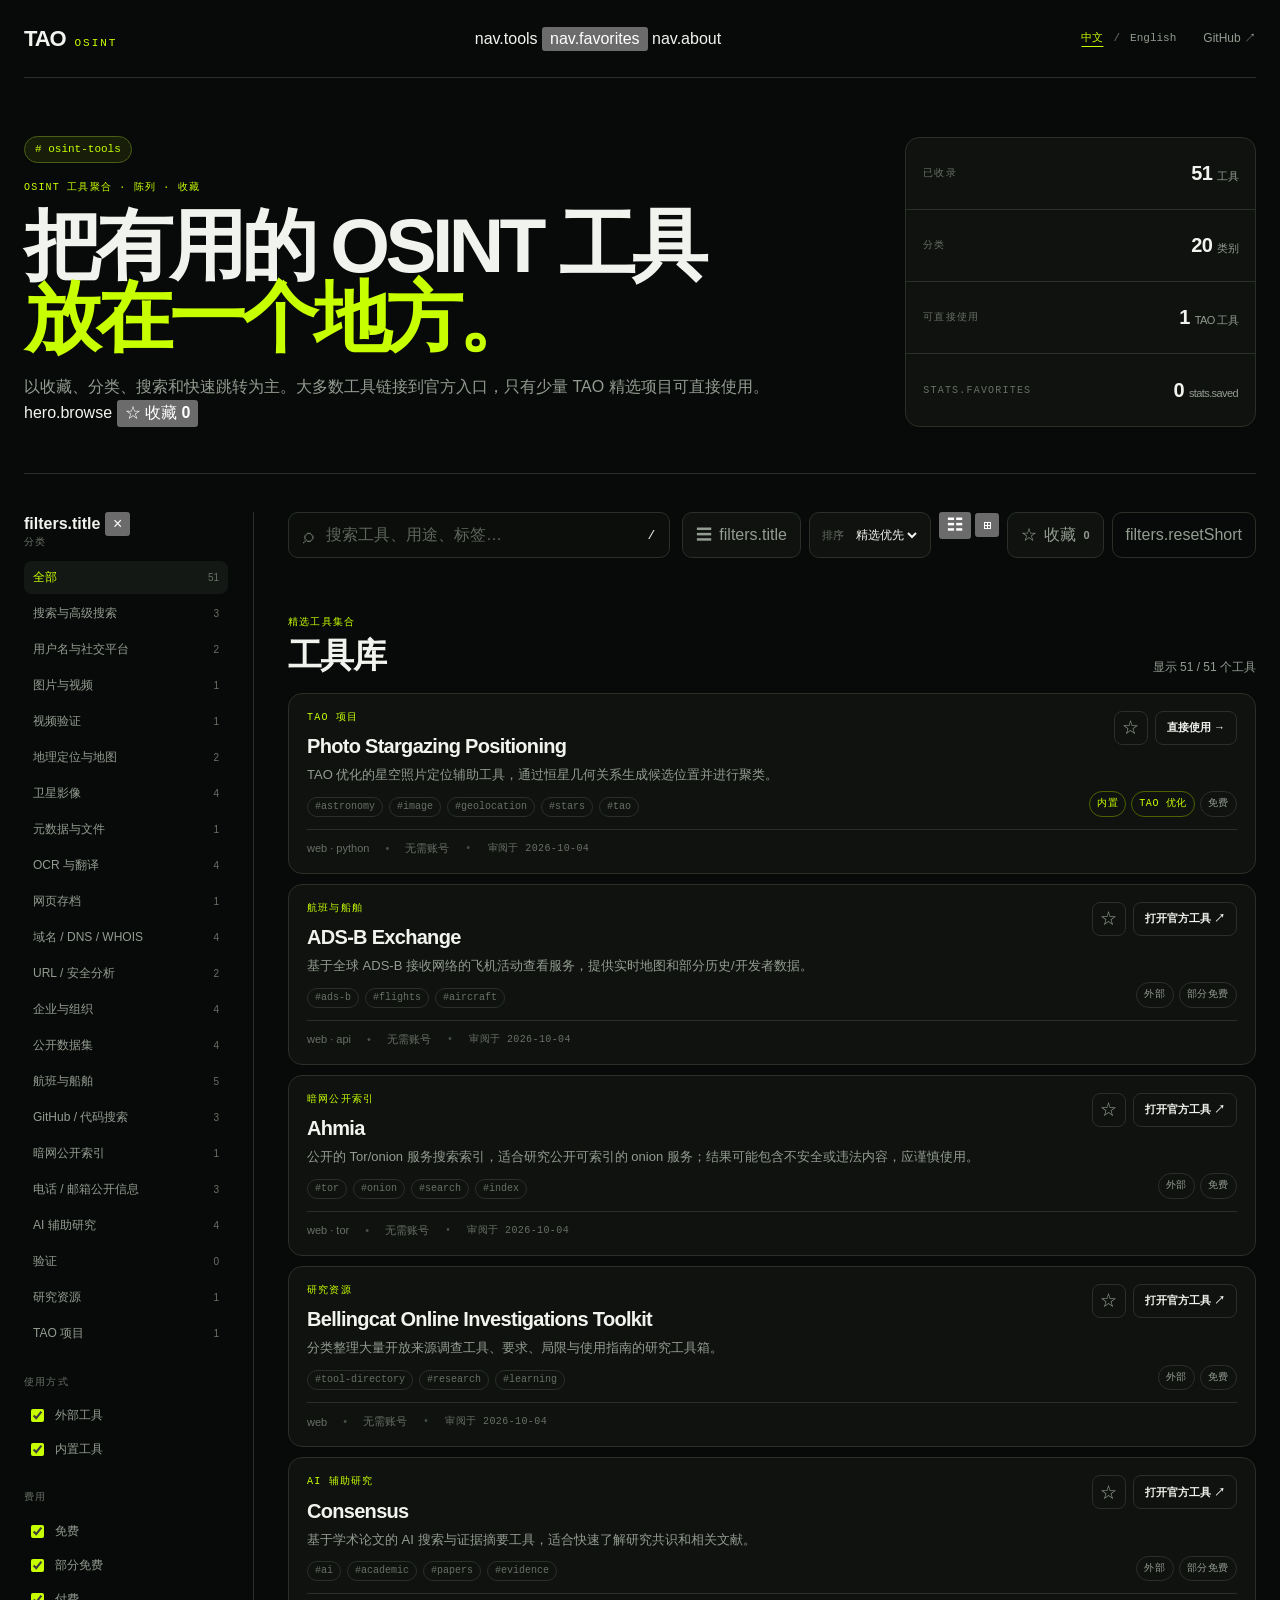
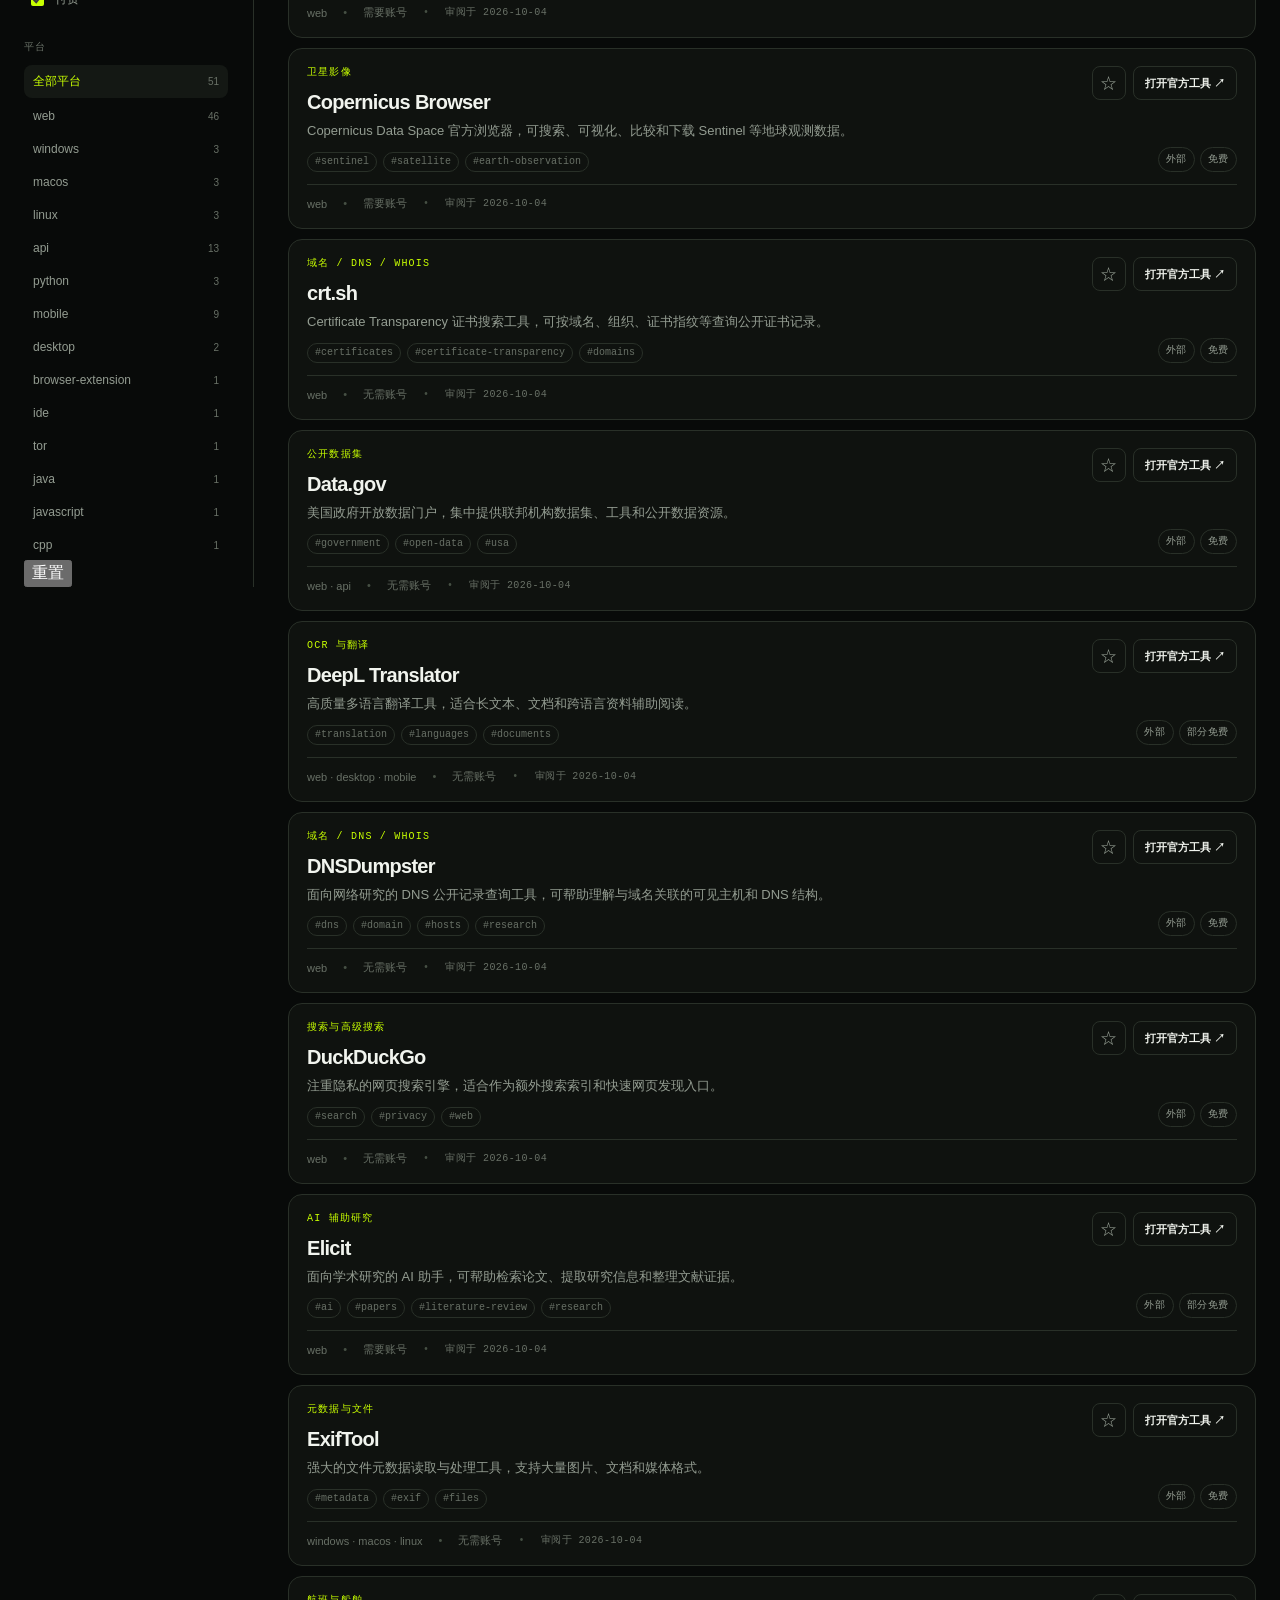
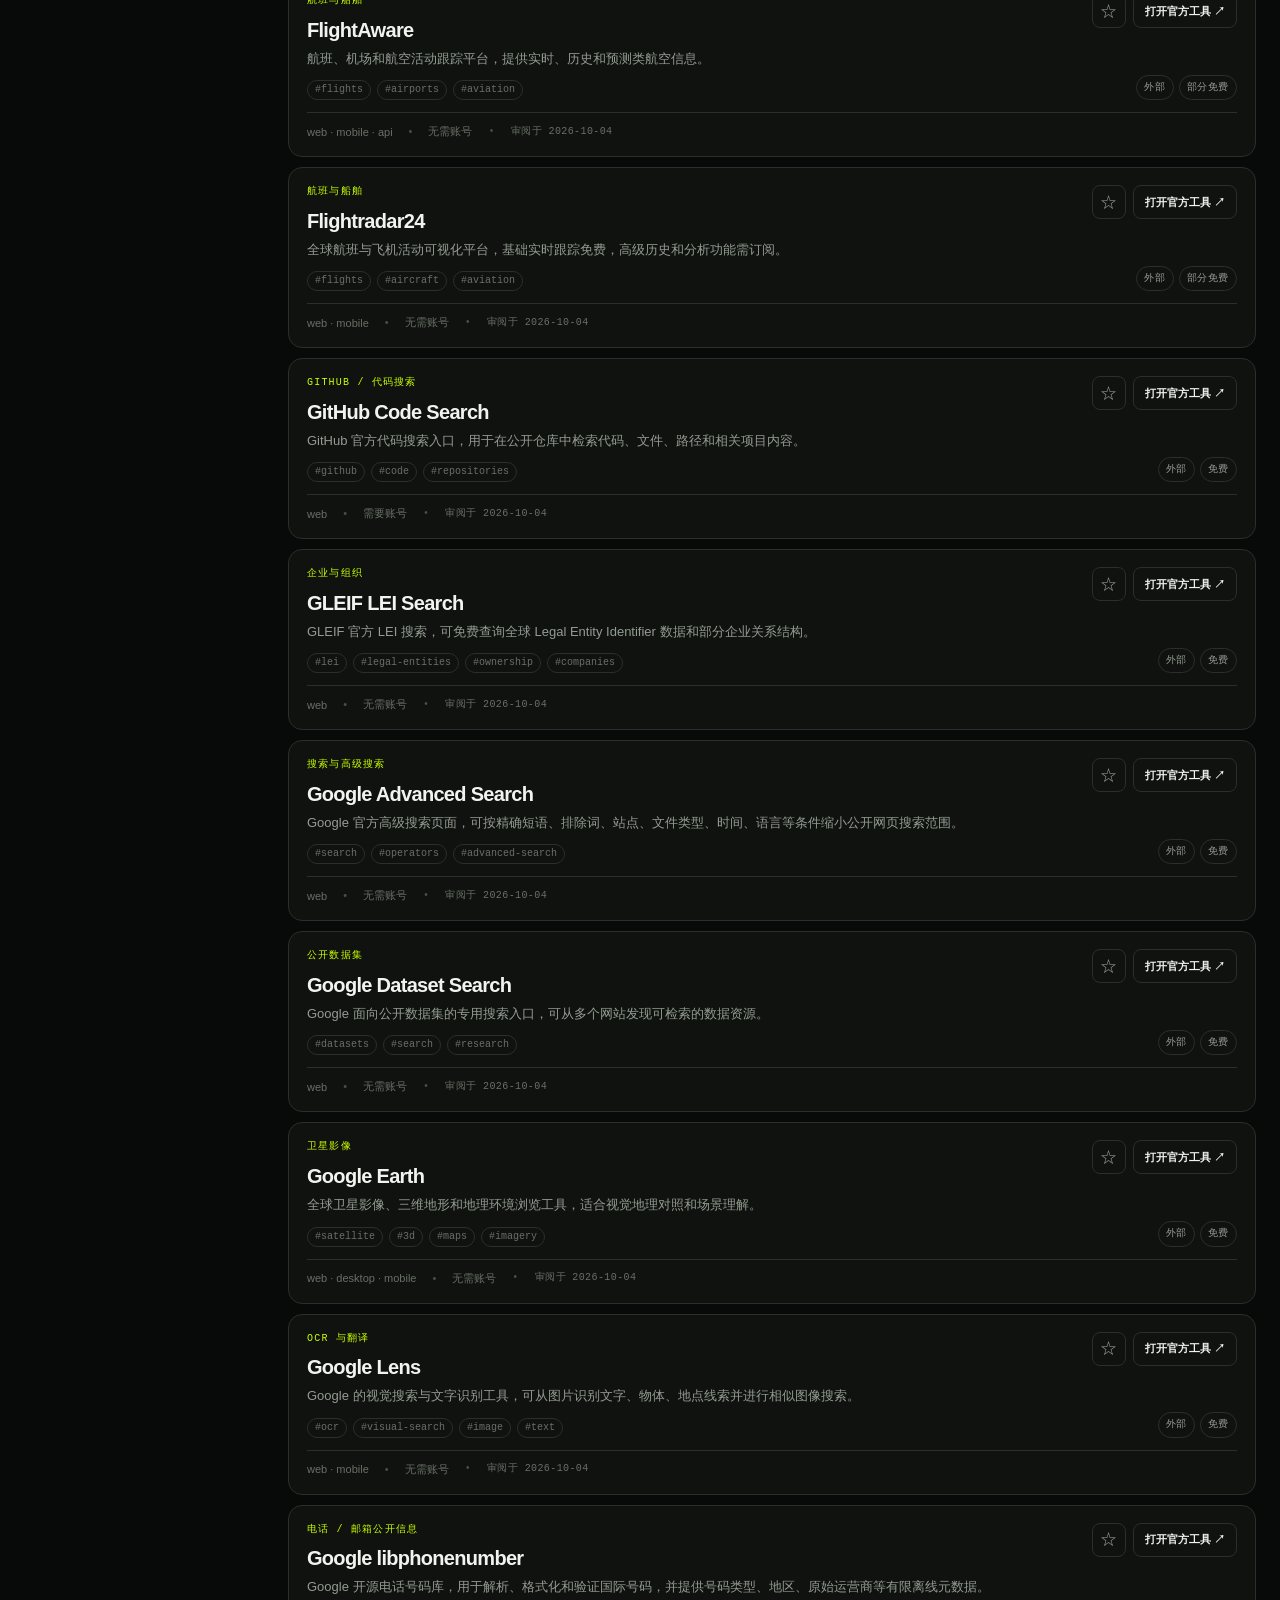
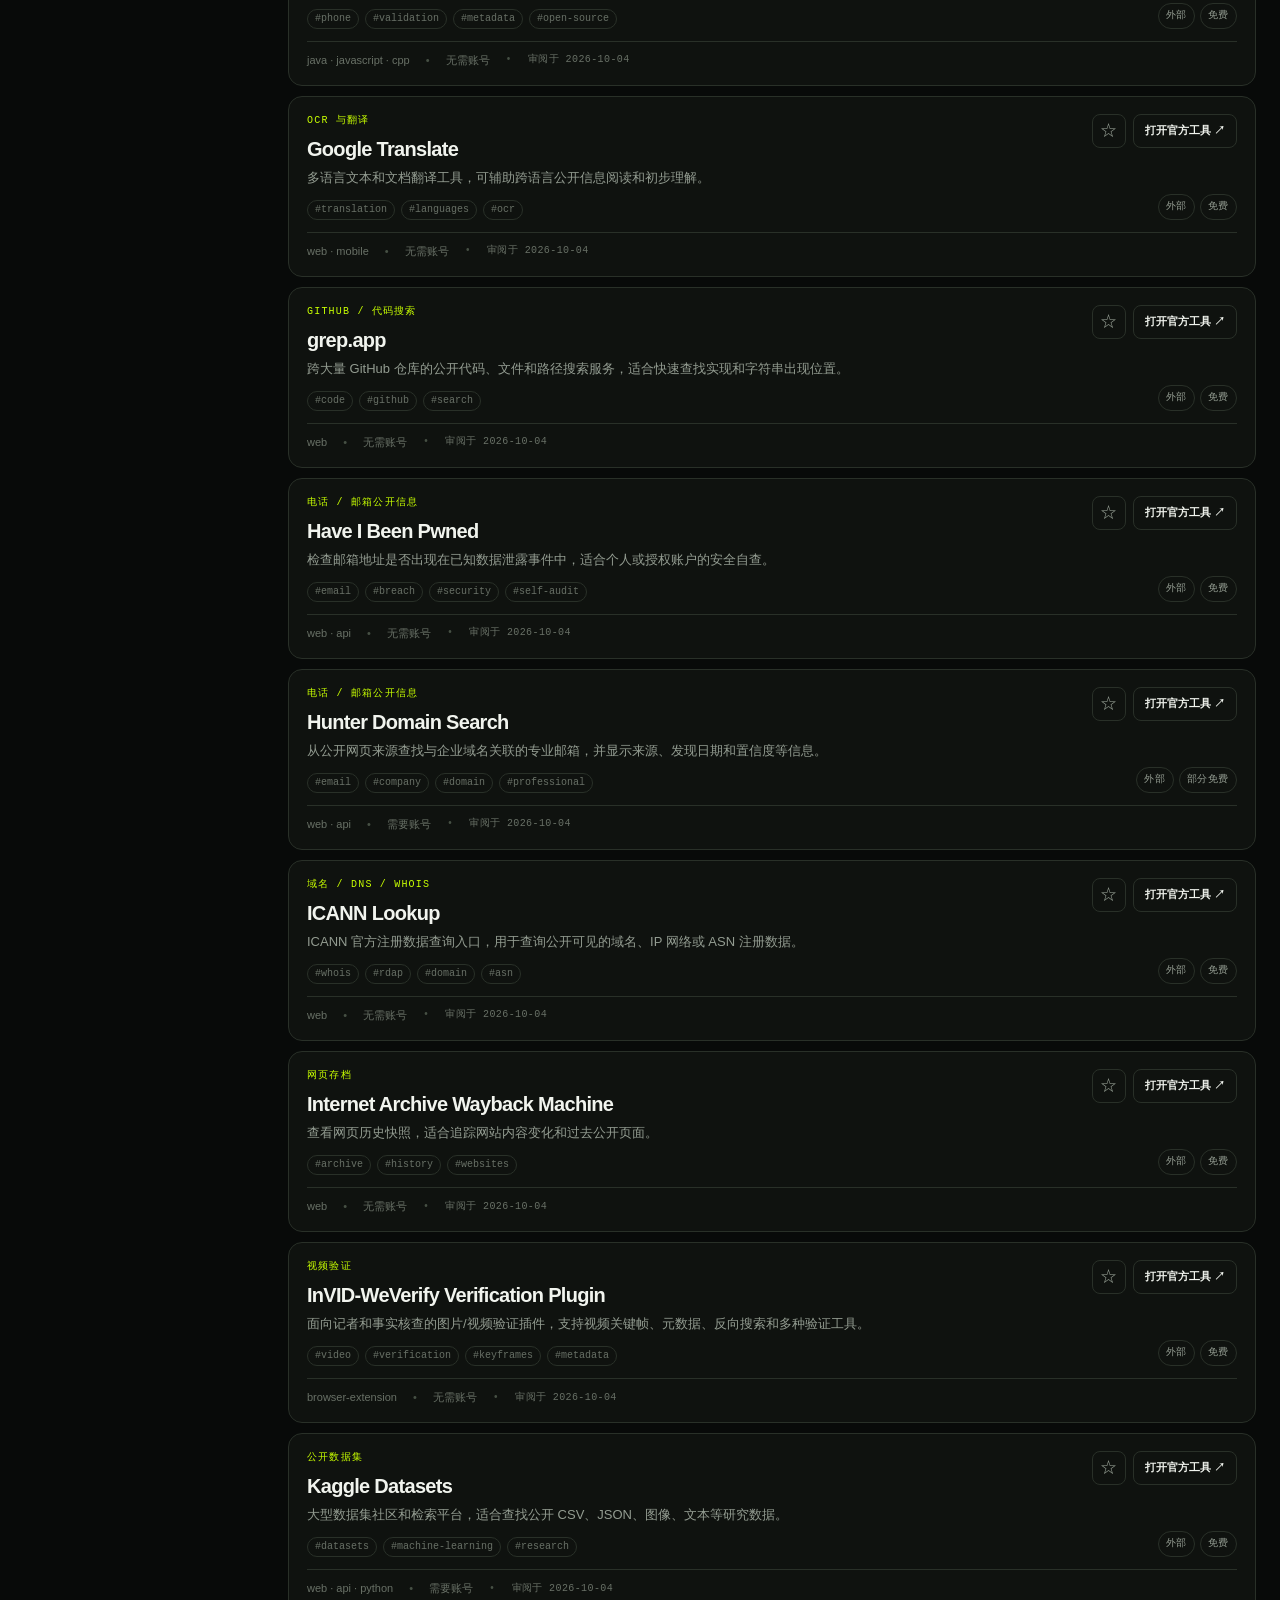
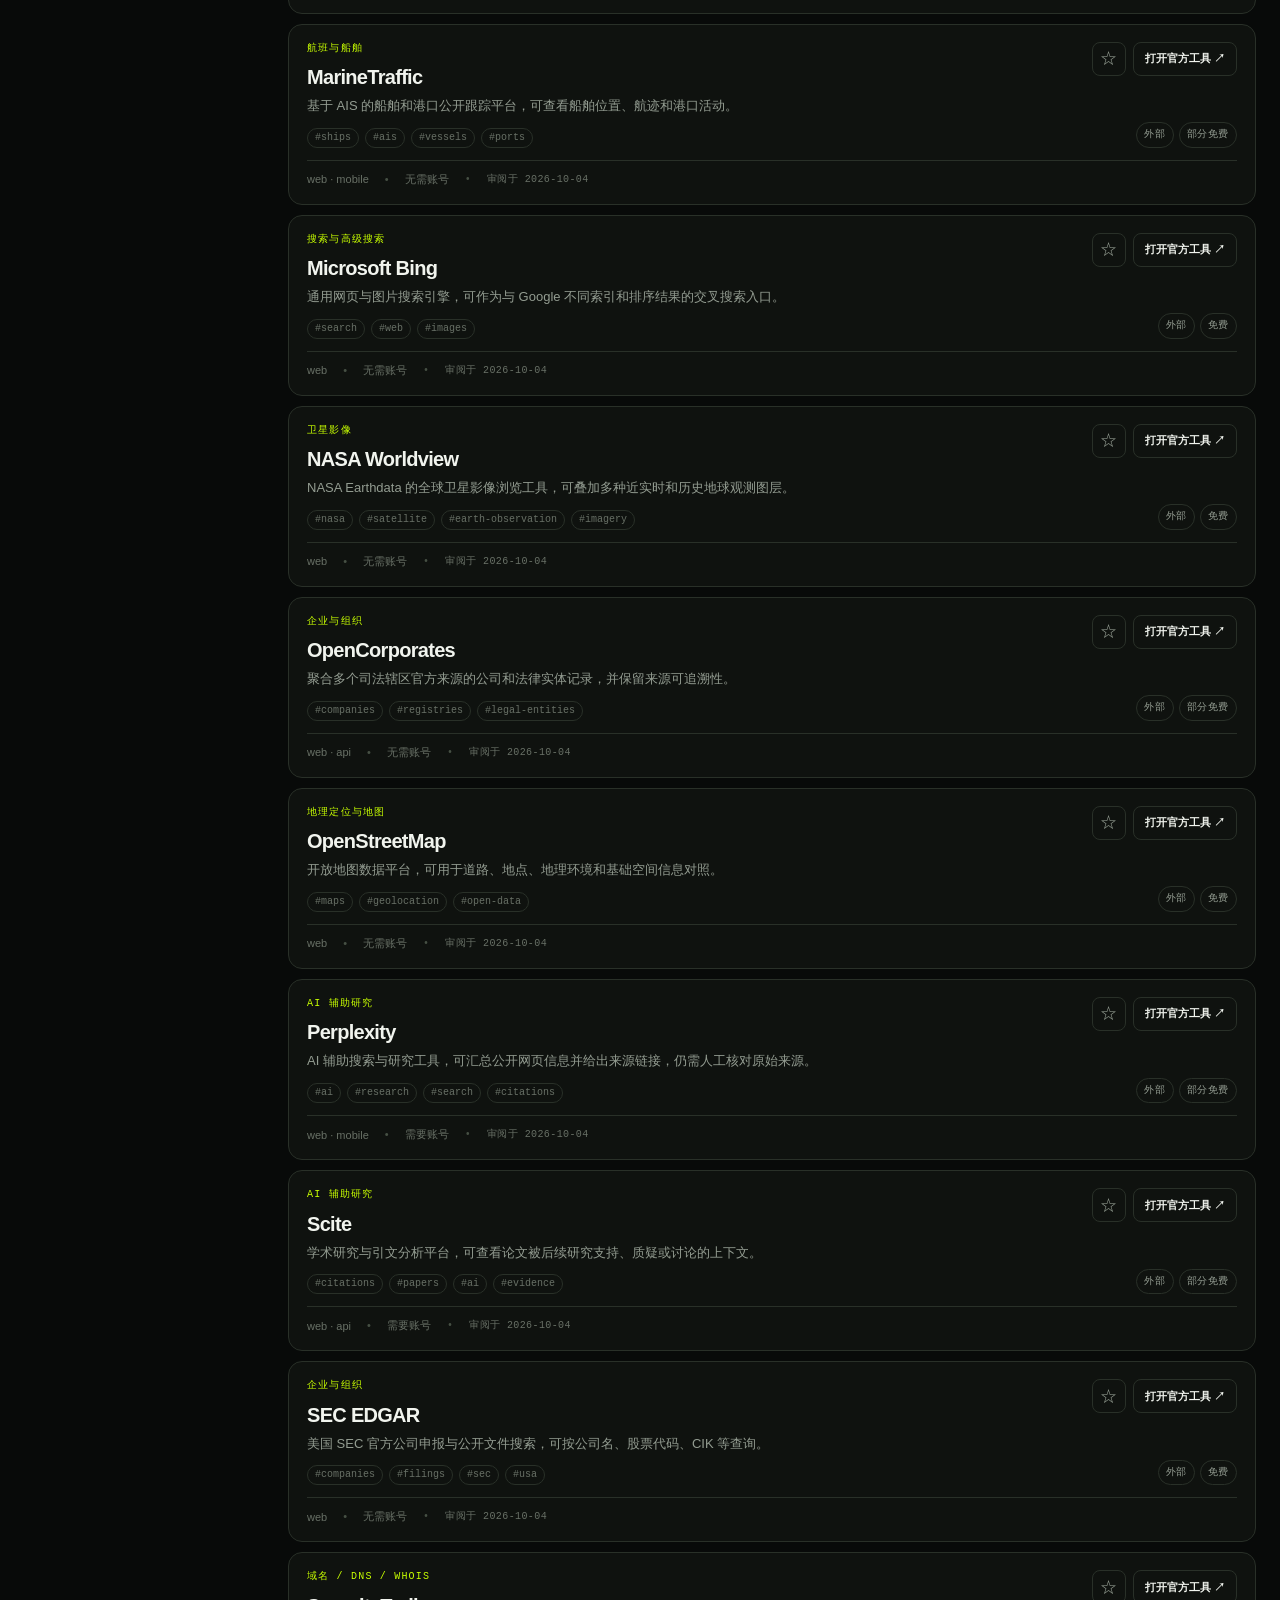
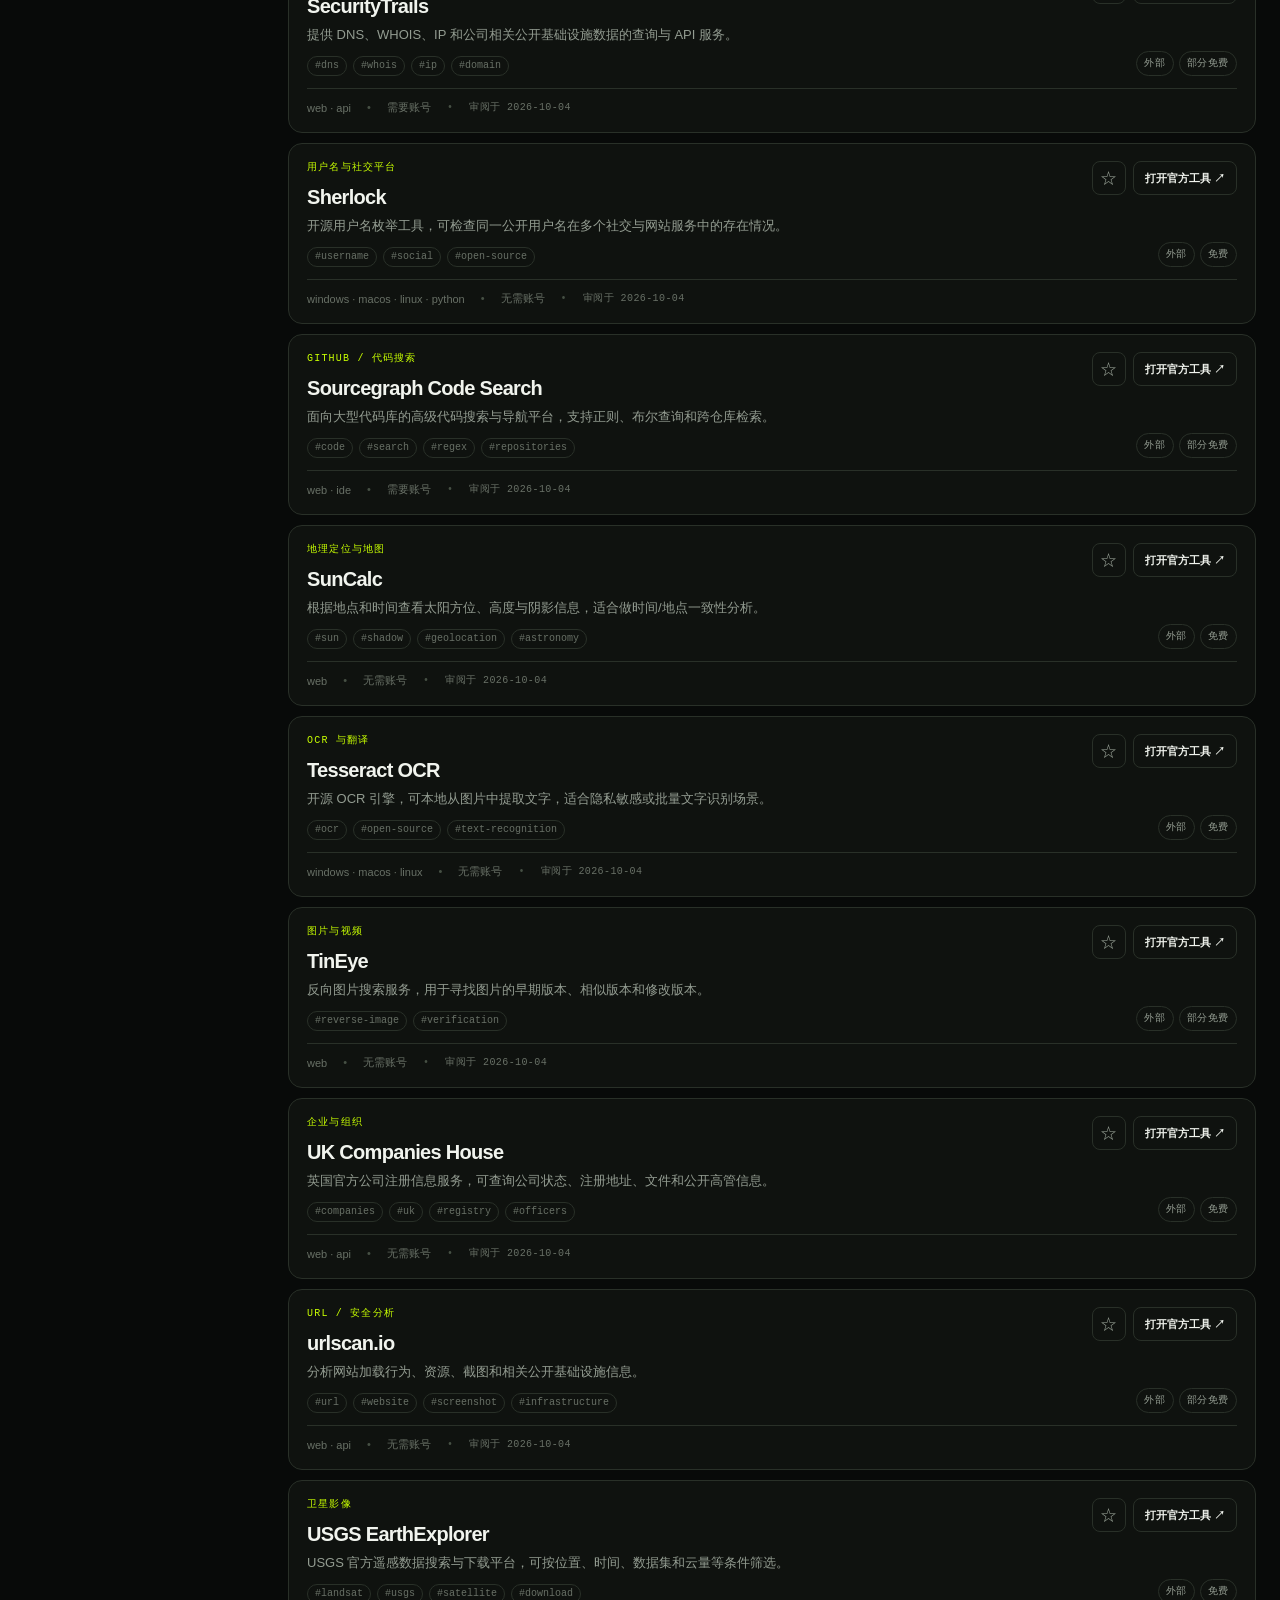
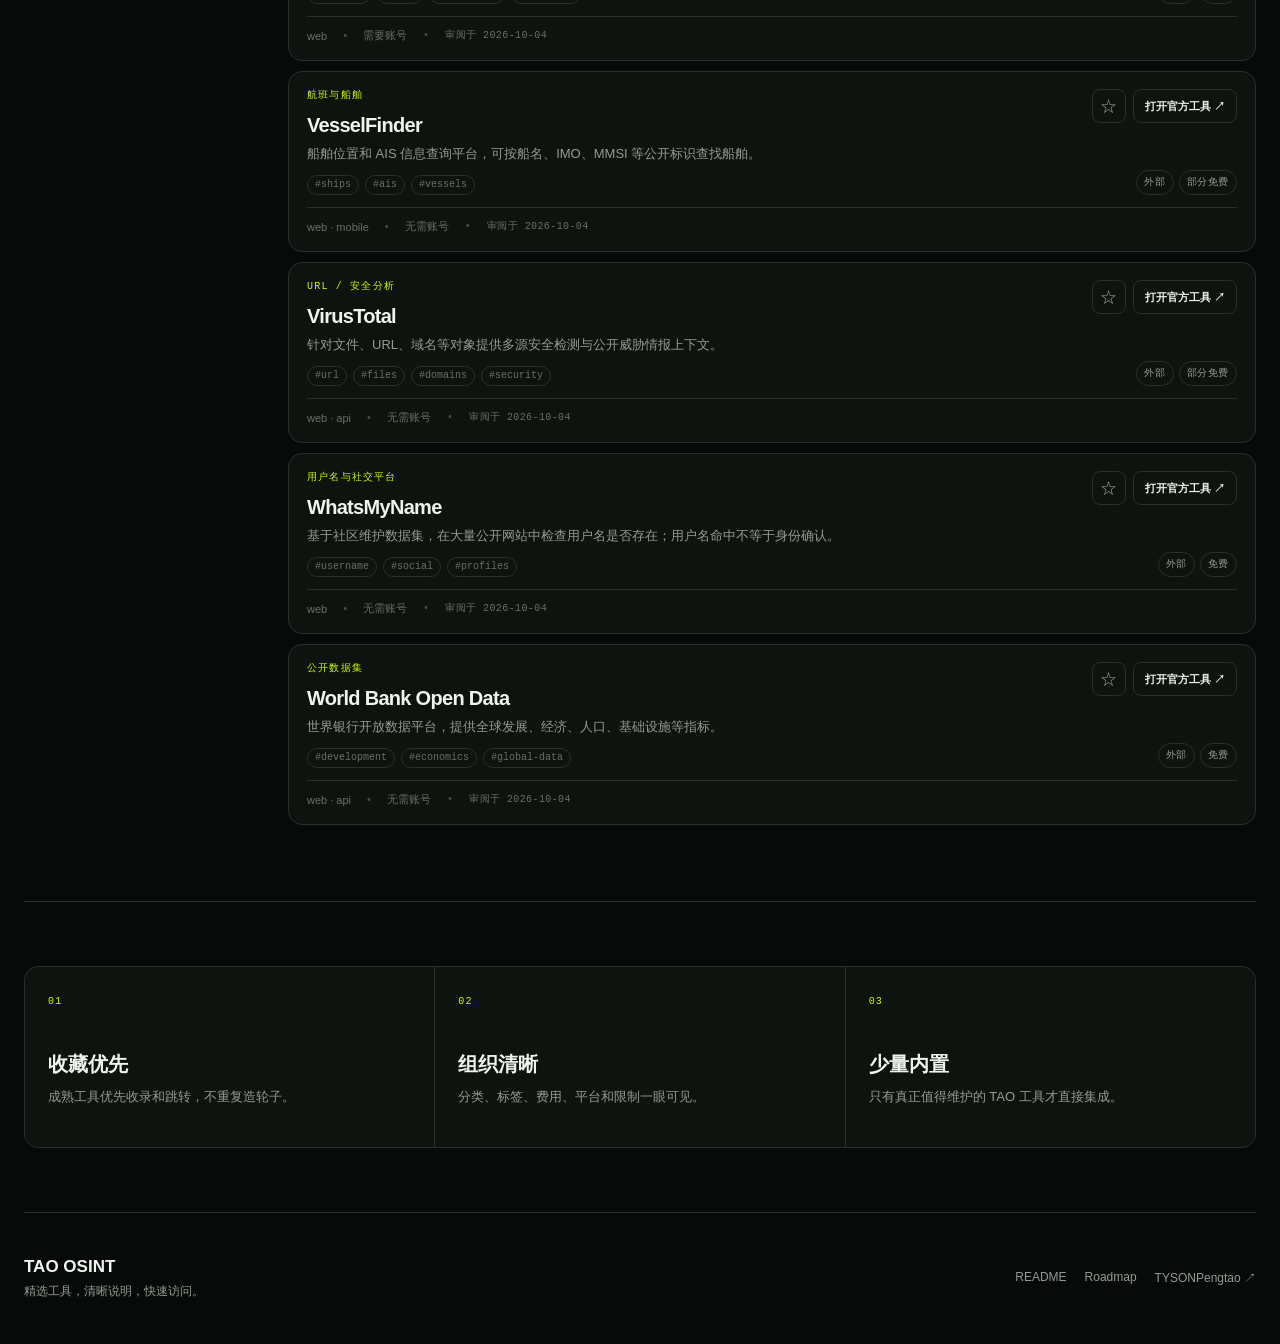
==== commit 2fb85bde: "Build TAO OSINT interface v2" ====
--- a/frontend/index.html
+++ b/frontend/index.html
@@ -5,16 +5,24 @@
   <meta name="viewport" content="width=device-width, initial-scale=1" />
   <meta name="color-scheme" content="dark" />
   <meta name="description" content="TAO OSINT — curated OSINT tool collection, showcase and bookmark platform." />
-  <title>TAO OSINT — Tool Collection</title>
+  <title>TAO OSINT — Curated OSINT Tools</title>
   <link rel="stylesheet" href="./styles.css" />
 </head>
 <body>
+  <div id="scrim" class="scrim" hidden></div>
+
   <main class="page-shell">
     <header class="topbar">
-      <a class="brand" href="../" aria-label="TAO OSINT">
+      <a class="brand" href="#top" aria-label="TAO OSINT">
         <span class="brand-mark">TAO</span>
         <span class="brand-name">OSINT</span>
       </a>
+
+      <nav class="primary-nav" aria-label="Primary">
+        <a href="#catalog" data-i18n="nav.tools">工具</a>
+        <button type="button" id="nav-favorites" data-i18n="nav.favorites">收藏</button>
+        <a href="#principles" data-i18n="nav.about">关于</a>
+      </nav>
 
       <div class="top-actions">
         <nav class="language-switch" aria-label="Language">
@@ -26,7 +34,7 @@
       </div>
     </header>
 
-    <section class="topic-hero">
+    <section id="top" class="topic-hero">
       <div class="topic-copy">
         <div class="topic-chip"># osint-tools</div>
         <p class="eyebrow" data-i18n="hero.eyebrow">OSINT 工具聚合 · 陈列 · 收藏</p>
@@ -37,9 +45,18 @@
         <p class="hero-description" data-i18n="hero.description">
           以收藏、分类、搜索和快速跳转为主。大多数工具链接到官方入口，只有少量 TAO 精选项目可直接使用。
         </p>
-      </div>
-
-      <div class="topic-summary">
+
+        <div class="hero-actions">
+          <a class="button primary" href="#catalog" data-i18n="hero.browse">浏览工具库</a>
+          <button id="hero-favorites" class="button ghost" type="button">
+            <span>☆</span>
+            <span data-i18n="favorites.title">收藏</span>
+            <strong id="hero-favorite-count">0</strong>
+          </button>
+        </div>
+      </div>
+
+      <div class="topic-summary" aria-label="Catalog summary">
         <div class="summary-row">
           <span data-i18n="stats.collected">已收录</span>
           <strong><span id="stat-tools">0</span> <small data-i18n="stats.tools">工具</small></strong>
@@ -52,11 +69,31 @@
           <span data-i18n="stats.integrated">可直接使用</span>
           <strong><span id="stat-integrated">0</span> <small data-i18n="stats.taoTools">TAO 工具</small></strong>
         </div>
-      </div>
-    </section>
-
-    <section class="catalog-shell">
-      <aside class="sidebar">
+        <div class="summary-row">
+          <span data-i18n="stats.favorites">本地收藏</span>
+          <strong><span id="favorite-count">0</span> <small data-i18n="stats.saved">已保存</small></strong>
+        </div>
+      </div>
+    </section>
+
+    <section id="recent-section" class="recent-section" hidden>
+      <div class="section-heading compact">
+        <div>
+          <p class="section-kicker" data-i18n="recent.kicker">RECENT</p>
+          <h2 data-i18n="recent.title">最近访问</h2>
+        </div>
+        <button id="clear-recent" class="text-button" type="button" data-i18n="recent.clear">清空</button>
+      </div>
+      <div id="recent-list" class="recent-list"></div>
+    </section>
+
+    <section id="catalog" class="catalog-shell">
+      <aside id="sidebar" class="sidebar" aria-label="Filters">
+        <div class="sidebar-mobile-head">
+          <strong data-i18n="filters.title">筛选</strong>
+          <button id="sidebar-close" class="icon-button" type="button" aria-label="Close">×</button>
+        </div>
+
         <div class="sidebar-block">
           <span class="sidebar-label" data-i18n="filters.category">分类</span>
           <div id="category-list" class="category-list"></div>
@@ -83,16 +120,24 @@
           <span class="sidebar-label" data-i18n="filters.platform">平台</span>
           <div id="platform-list" class="platform-list"></div>
         </div>
+
+        <button id="sidebar-reset" class="sidebar-reset" type="button" data-i18n="filters.reset">重置全部筛选</button>
       </aside>
 
       <section class="catalog-main">
         <div class="catalog-toolbar">
           <div class="search-box">
-            <span>⌕</span>
+            <span aria-hidden="true">⌕</span>
             <input id="search-input" type="search" autocomplete="off" data-i18n-placeholder="search.placeholder" placeholder="搜索工具、用途、标签…" />
+            <kbd>/</kbd>
           </div>
 
           <div class="toolbar-meta">
+            <button id="mobile-filter-open" class="toolbar-button filter-button" type="button">
+              <span>☰</span>
+              <span data-i18n="filters.title">筛选</span>
+            </button>
+
             <label class="sort-control">
               <span data-i18n="sort.label">排序</span>
               <select id="sort-select">
@@ -103,13 +148,18 @@
               </select>
             </label>
 
+            <div class="view-switch" role="group" aria-label="View">
+              <button id="view-list" type="button" data-view="list" title="List">☷</button>
+              <button id="view-grid" type="button" data-view="grid" title="Grid">⊞</button>
+            </div>
+
             <button id="favorites-toggle" class="toolbar-button" type="button">
               <span>☆</span>
               <span data-i18n="favorites.title">收藏</span>
-              <strong id="favorite-count">0</strong>
+              <strong id="toolbar-favorite-count">0</strong>
             </button>
 
-            <button id="clear-filters" class="toolbar-button subtle" type="button" data-i18n="filters.reset">重置</button>
+            <button id="clear-filters" class="toolbar-button subtle" type="button" data-i18n="filters.resetShort">重置</button>
           </div>
         </div>
 
@@ -123,17 +173,21 @@
           <p id="result-count" class="result-count"></p>
         </div>
 
-        <div id="tool-grid" class="tool-list"></div>
+        <div id="tool-grid" class="tool-list" data-view="list"></div>
 
         <div id="empty-state" class="empty-state" hidden>
           <span>⌕</span>
           <h3 data-i18n="empty.title">没有找到匹配工具</h3>
           <p data-i18n="empty.text">尝试更换关键词、分类或筛选条件。</p>
         </div>
+
+        <div class="load-more-wrap">
+          <button id="load-more" class="button load-more" type="button" hidden></button>
+        </div>
       </section>
     </section>
 
-    <section class="principle-strip">
+    <section id="principles" class="principle-strip">
       <article>
         <span>01</span>
         <strong data-i18n="principles.collect.title">收藏优先</strong>
@@ -164,6 +218,28 @@
     </footer>
   </main>
 
+  <dialog id="tool-dialog" class="tool-dialog">
+    <div class="dialog-head">
+      <div>
+        <p id="dialog-category" class="tool-category"></p>
+        <h2 id="dialog-title"></h2>
+      </div>
+      <button id="dialog-close" class="icon-button" type="button" aria-label="Close">×</button>
+    </div>
+    <p id="dialog-description" class="dialog-description"></p>
+    <div id="dialog-badges" class="tool-badges dialog-badges"></div>
+    <div id="dialog-tags" class="tool-tags"></div>
+    <dl class="dialog-meta">
+      <div><dt data-i18n="detail.platform">平台</dt><dd id="dialog-platform"></dd></div>
+      <div><dt data-i18n="detail.account">账号</dt><dd id="dialog-account"></dd></div>
+      <div><dt data-i18n="detail.reviewed">最近审阅</dt><dd id="dialog-reviewed"></dd></div>
+    </dl>
+    <div class="dialog-actions">
+      <button id="dialog-favorite" class="button ghost" type="button"></button>
+      <a id="dialog-launch" class="button primary" href="#"></a>
+    </div>
+  </dialog>
+
   <script src="./app.js"></script>
 </body>
-</html>
+</html>
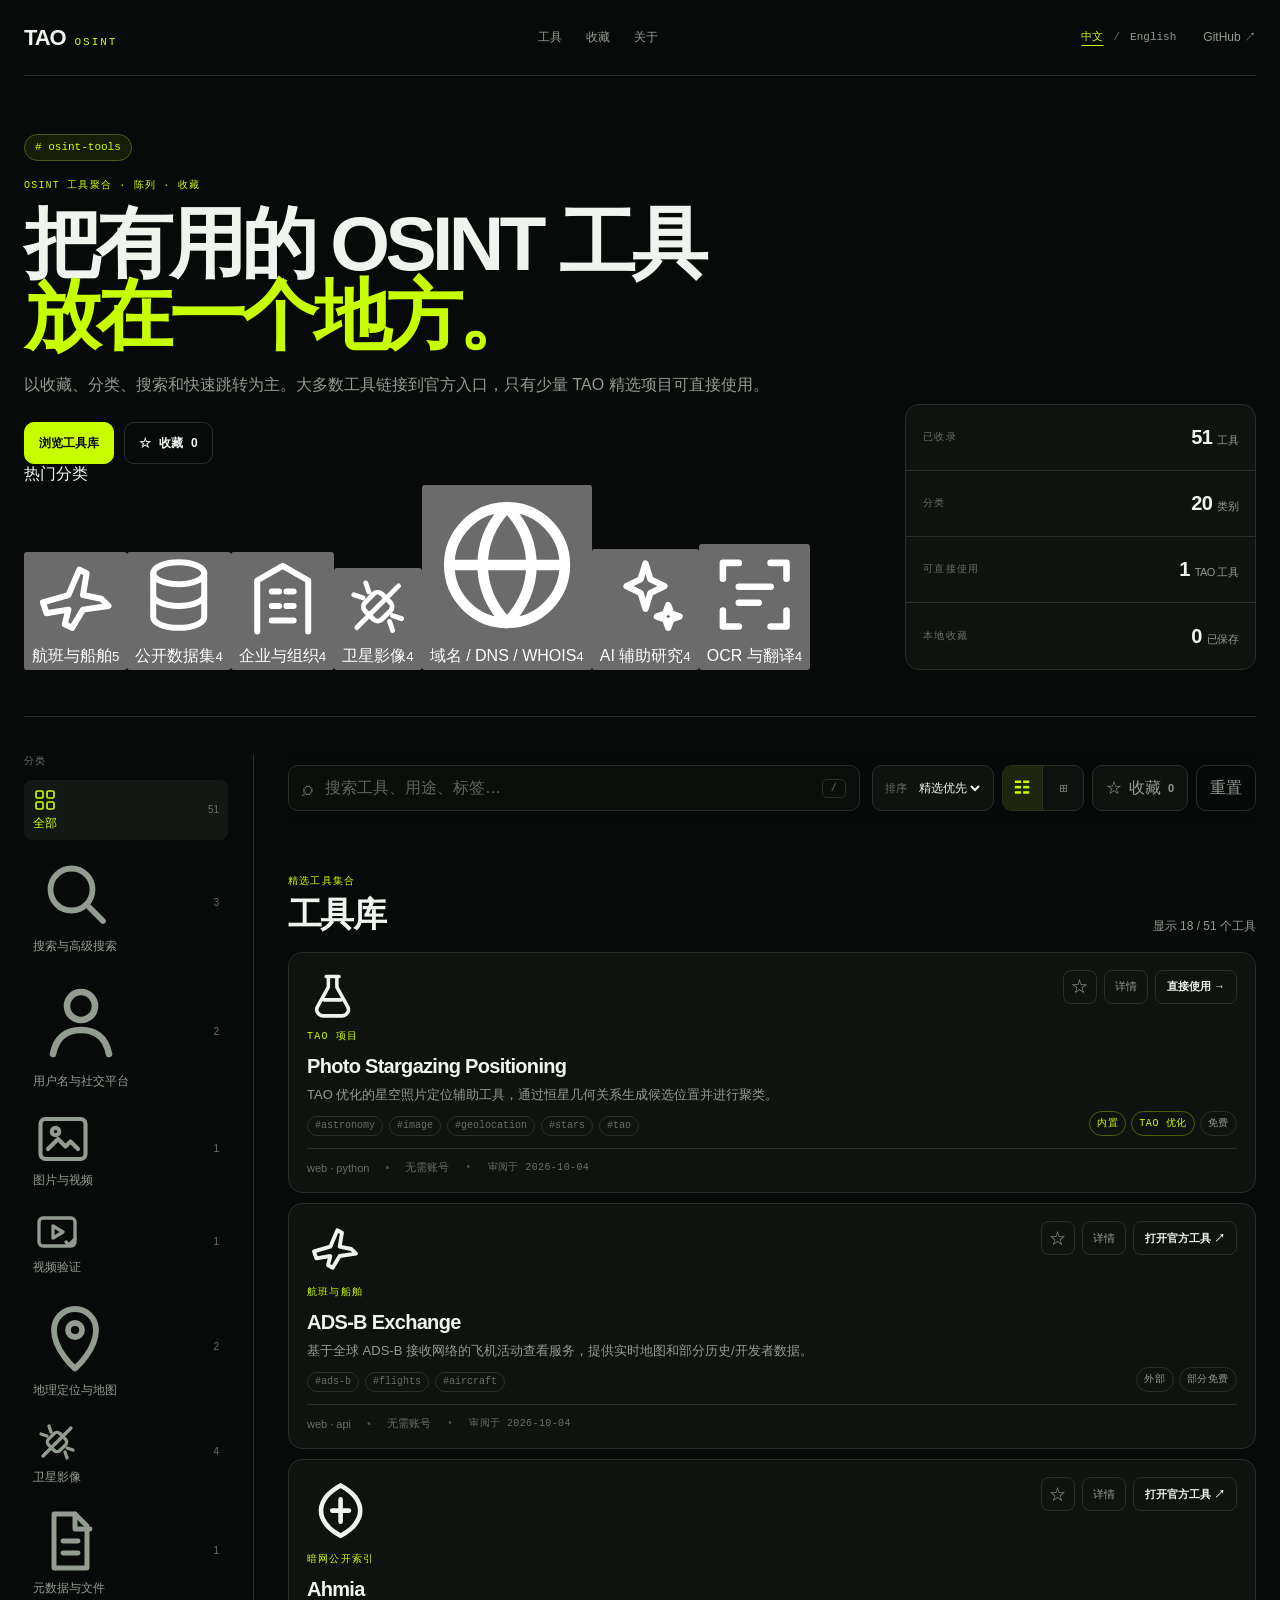
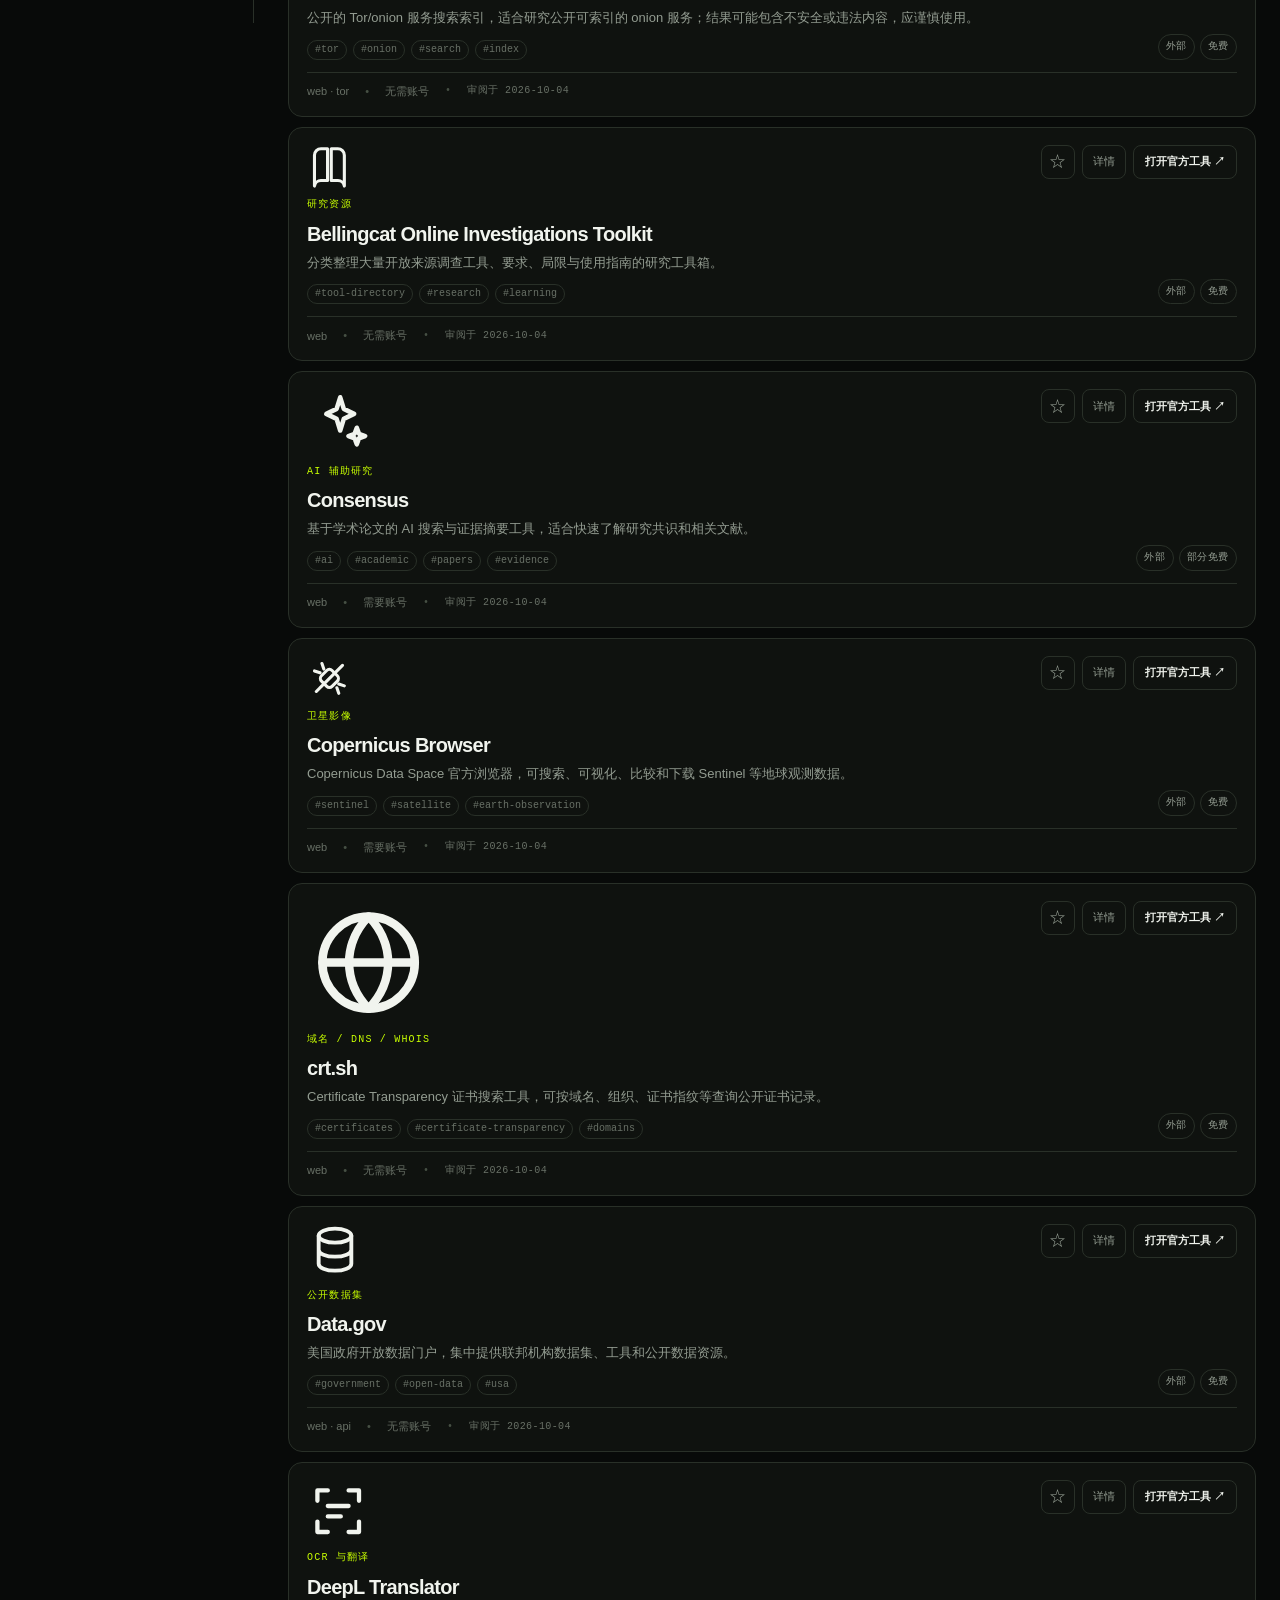
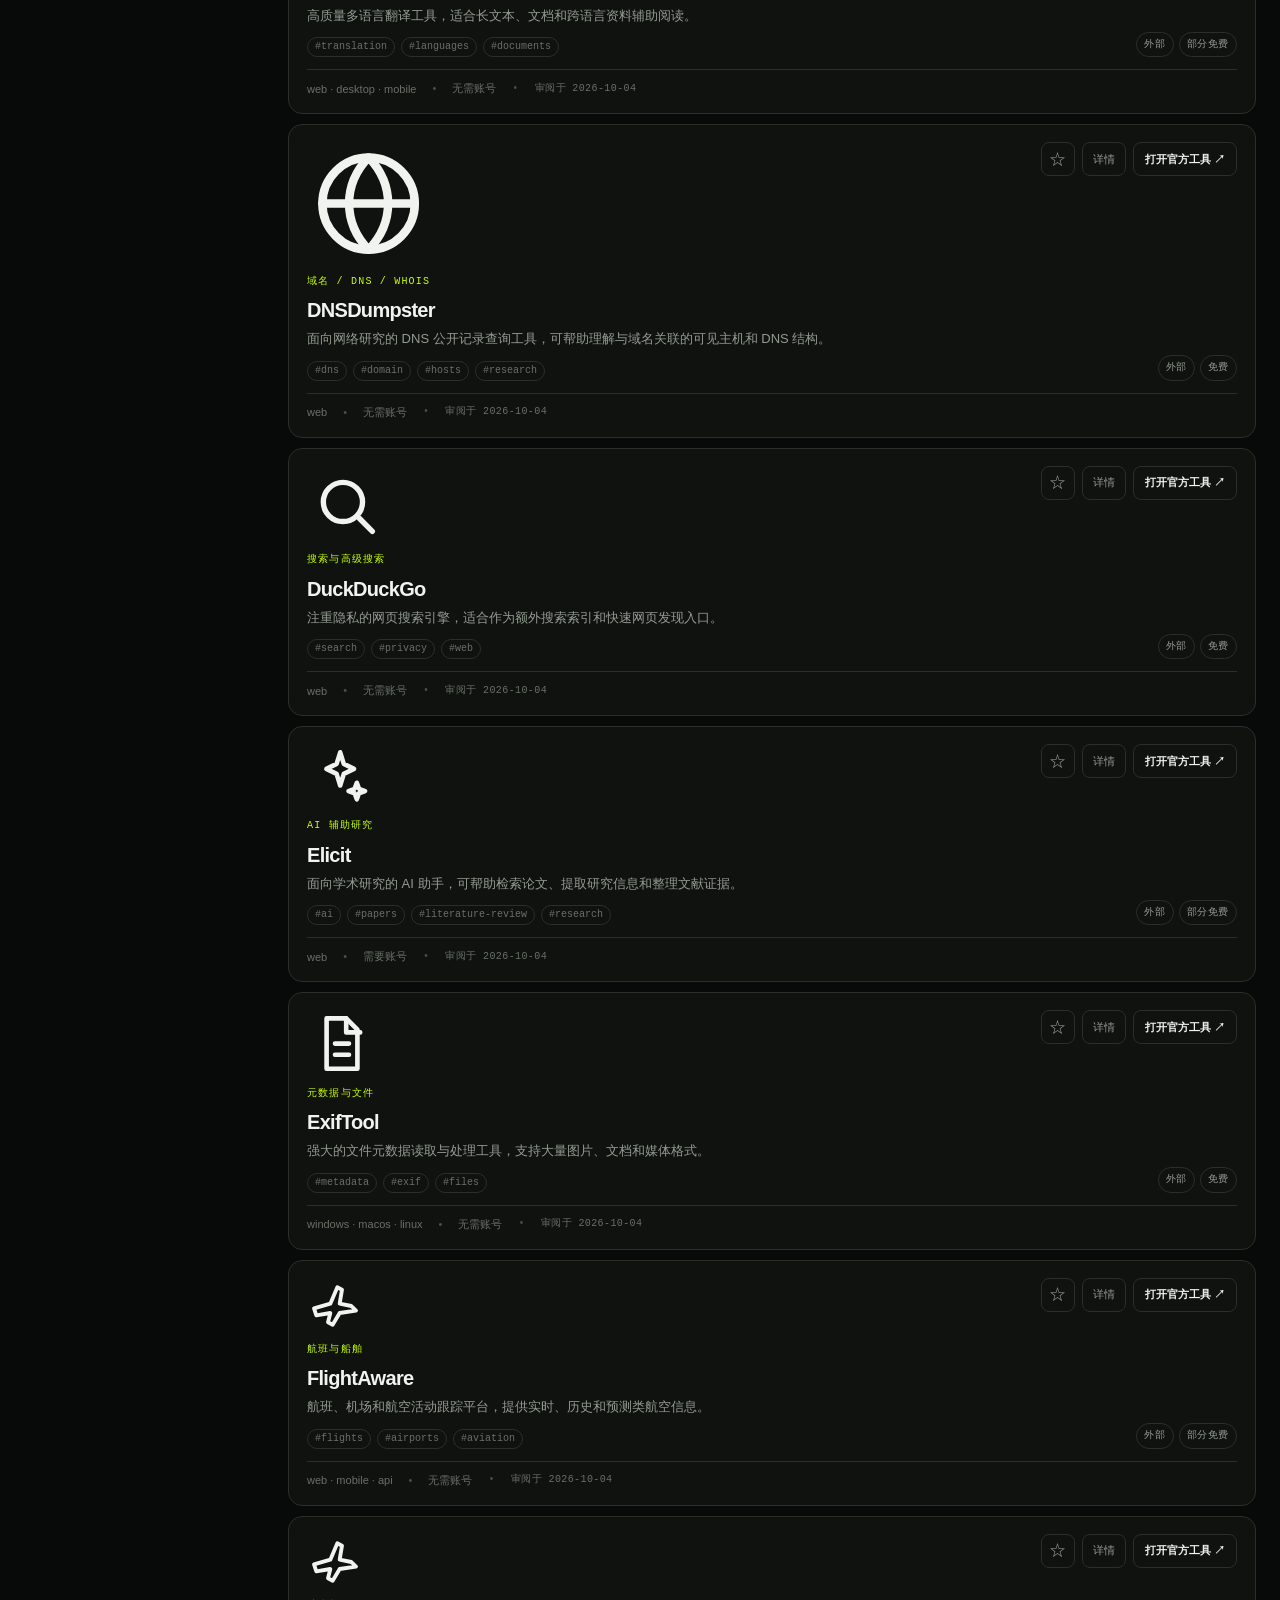
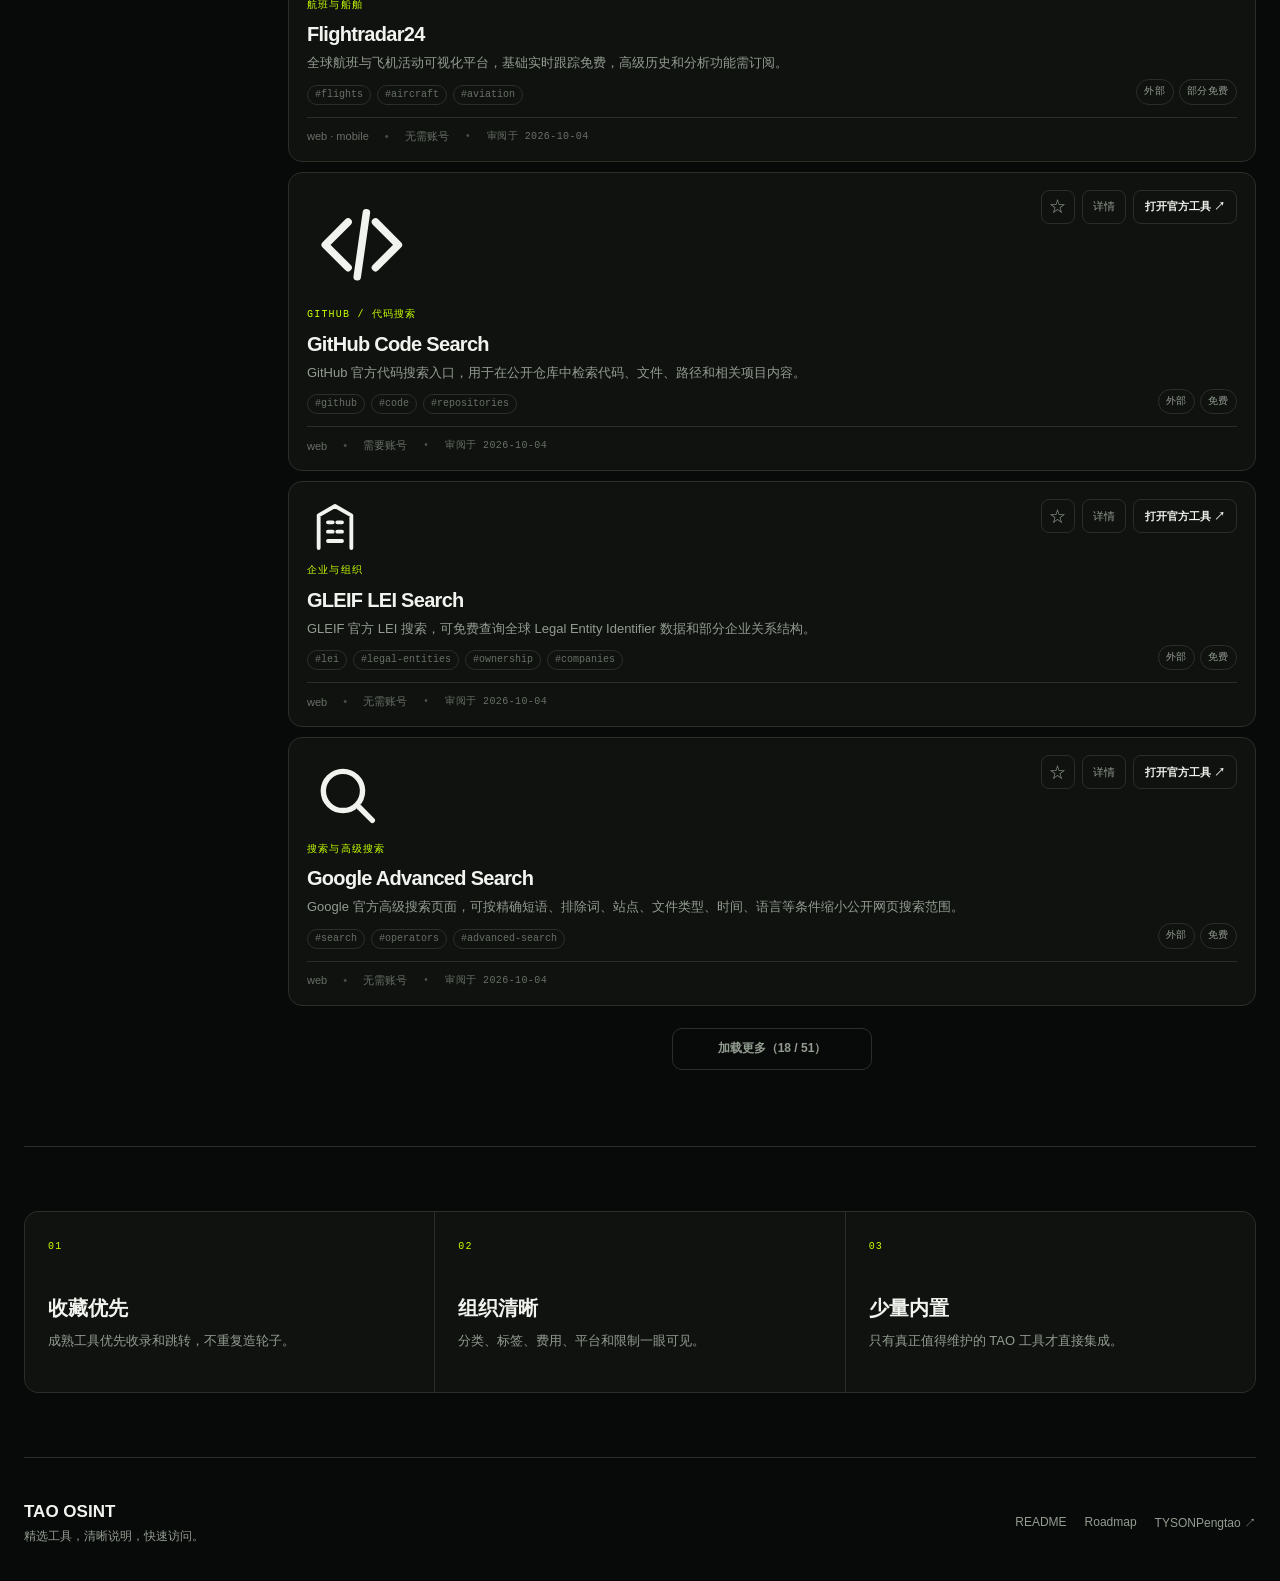
==== commit 90465c3b: "Refine hero and tool detail visual hierarchy" ====
--- a/frontend/index.html
+++ b/frontend/index.html
@@ -53,6 +53,11 @@
             <span data-i18n="favorites.title">收藏</span>
             <strong id="hero-favorite-count">0</strong>
           </button>
+        </div>
+
+        <div class="hero-explore">
+          <span class="hero-explore-label" data-i18n="hero.explore">热门分类</span>
+          <div id="hero-category-cloud" class="hero-category-cloud"></div>
         </div>
       </div>
 
@@ -220,9 +225,12 @@
 
   <dialog id="tool-dialog" class="tool-dialog">
     <div class="dialog-head">
-      <div>
-        <p id="dialog-category" class="tool-category"></p>
-        <h2 id="dialog-title"></h2>
+      <div class="dialog-title-wrap">
+        <div id="dialog-icon" class="dialog-icon"></div>
+        <div>
+          <p id="dialog-category" class="tool-category"></p>
+          <h2 id="dialog-title"></h2>
+        </div>
       </div>
       <button id="dialog-close" class="icon-button" type="button" aria-label="Close">×</button>
     </div>
--- a/frontend/styles.css
+++ b/frontend/styles.css
@@ -11,6 +11,7 @@
   --accent: #c8ff00;
   --accent-soft: rgba(200, 255, 0, .08);
   --radius: 14px;
+  --shadow: 0 24px 80px rgba(0,0,0,.42);
 }
 
 * { box-sizing: border-box; }
@@ -21,30 +22,41 @@
   color: var(--text);
   font-family: Inter, "Segoe UI", Arial, Helvetica, sans-serif;
 }
+body.no-scroll { overflow: hidden; }
 button, input, select { font: inherit; }
 button, a, select { -webkit-tap-highlight-color: transparent; }
 a { color: inherit; text-decoration: none; }
 button { cursor: pointer; }
+button:focus-visible, a:focus-visible, input:focus-visible, select:focus-visible {
+  outline: 2px solid var(--accent);
+  outline-offset: 3px;
+}
 .page-shell { width: min(1460px, calc(100% - 48px)); margin: 0 auto; }
 
 .topbar {
-  min-height: 78px;
-  display: flex;
-  align-items: center;
-  justify-content: space-between;
+  min-height: 76px;
+  position: relative;
+  display: grid;
+  grid-template-columns: auto 1fr auto;
+  align-items: center;
+  gap: 30px;
   border-bottom: 1px solid var(--line);
 }
 .brand { display: flex; align-items: baseline; gap: 9px; }
 .brand-mark { font-size: 22px; font-weight: 900; letter-spacing: -.05em; }
 .brand-name { color: var(--accent); font: 11px/1 monospace; letter-spacing: .18em; }
+.primary-nav { display: flex; justify-content: center; gap: 24px; }
+.primary-nav a, .primary-nav button {
+  padding: 6px 0;
+  border: 0;
+  background: none;
+  color: var(--muted);
+  font-size: 12px;
+}
+.primary-nav a:hover, .primary-nav button:hover { color: var(--text); }
 .top-actions { display: flex; align-items: center; gap: 24px; }
 .language-switch { display: flex; align-items: center; gap: 7px; color: var(--faint); font: 11px/1 monospace; }
-.language-button {
-  padding: 7px 3px;
-  border: 0;
-  background: transparent;
-  color: var(--muted);
-}
+.language-button { padding: 7px 3px; border: 0; background: transparent; color: var(--muted); }
 .language-button.active, .language-button:hover { color: var(--accent); }
 .language-button.active { text-decoration: underline; text-underline-offset: 5px; }
 .github-link { color: var(--muted); font-size: 12px; }
@@ -87,22 +99,28 @@
 }
 .topic-hero h1 span { display: block; }
 .topic-hero h1 .accent { color: var(--accent); }
-.hero-description {
-  max-width: 760px;
-  margin: 0;
-  color: var(--muted);
-  font-size: 16px;
-  line-height: 1.72;
-}
-.topic-summary {
-  border: 1px solid var(--line);
-  border-radius: var(--radius);
-  background: var(--panel);
-  overflow: hidden;
-}
+.hero-description { max-width: 760px; margin: 0; color: var(--muted); font-size: 16px; line-height: 1.72; }
+.hero-actions { display: flex; gap: 10px; flex-wrap: wrap; margin-top: 24px; }
+.button {
+  min-height: 42px;
+  padding: 0 14px;
+  display: inline-flex;
+  align-items: center;
+  justify-content: center;
+  gap: 8px;
+  border: 1px solid var(--line);
+  border-radius: 10px;
+  background: transparent;
+  color: var(--text);
+  font-size: 12px;
+  font-weight: 650;
+}
+.button.primary { border-color: var(--accent); background: var(--accent); color: #080a09; }
+.button.ghost:hover { border-color: var(--line-strong); color: var(--accent); }
+.topic-summary { border: 1px solid var(--line); border-radius: var(--radius); background: var(--panel); overflow: hidden; }
 .summary-row {
-  min-height: 72px;
-  padding: 14px 17px;
+  min-height: 66px;
+  padding: 13px 17px;
   display: flex;
   align-items: center;
   justify-content: space-between;
@@ -114,6 +132,31 @@
 .summary-row strong { font-size: 20px; letter-spacing: -.03em; }
 .summary-row small { color: var(--muted); font-size: 11px; font-weight: 400; }
 
+.recent-section { padding: 34px 0 0; }
+.section-heading {
+  margin: 34px 0 14px;
+  display: flex;
+  align-items: end;
+  justify-content: space-between;
+  gap: 24px;
+}
+.section-heading.compact { margin: 0 0 12px; }
+.section-heading h2 { margin: 3px 0 0; font-size: 34px; letter-spacing: -.045em; }
+.section-heading.compact h2 { font-size: 22px; }
+.text-button { border: 0; background: none; color: var(--muted); font-size: 11px; }
+.text-button:hover { color: var(--accent); }
+.recent-list { display: flex; gap: 8px; overflow-x: auto; padding-bottom: 6px; scrollbar-width: thin; }
+.recent-item {
+  min-width: 190px;
+  padding: 12px 13px;
+  border: 1px solid var(--line);
+  border-radius: 11px;
+  background: var(--panel);
+  text-align: left;
+}
+.recent-item span { display: block; color: var(--accent); font: 9px/1.3 monospace; text-transform: uppercase; }
+.recent-item strong { display: block; margin-top: 5px; font-size: 12px; white-space: nowrap; overflow: hidden; text-overflow: ellipsis; }
+
 .catalog-shell {
   display: grid;
   grid-template-columns: 230px minmax(0, 1fr);
@@ -123,11 +166,15 @@
 }
 .sidebar {
   position: sticky;
-  top: 20px;
+  top: 16px;
   height: fit-content;
+  max-height: calc(100vh - 32px);
+  overflow-y: auto;
   padding-right: 25px;
   border-right: 1px solid var(--line);
-}
+  scrollbar-width: thin;
+}
+.sidebar-mobile-head { display: none; }
 .sidebar-block + .sidebar-block { margin-top: 26px; }
 .sidebar-label { display: block; margin-bottom: 11px; color: var(--faint); }
 .category-list, .filter-stack, .platform-list { display: grid; gap: 3px; }
@@ -158,13 +205,21 @@
   cursor: pointer;
 }
 .filter-stack input { accent-color: var(--accent); }
+.sidebar-reset { width: 100%; margin-top: 26px; padding: 10px; border: 1px solid var(--line); border-radius: 9px; background: transparent; color: var(--muted); }
+.sidebar-reset:hover { color: var(--text); border-color: var(--line-strong); }
 
 .catalog-main { min-width: 0; }
 .catalog-toolbar {
+  position: sticky;
+  top: 0;
+  z-index: 8;
+  padding: 10px 0;
   display: grid;
   grid-template-columns: minmax(260px, 1fr) auto;
   gap: 12px;
   align-items: center;
+  background: rgba(8,10,9,.94);
+  backdrop-filter: blur(14px);
 }
 .search-box {
   min-width: 0;
@@ -172,20 +227,15 @@
   display: flex;
   align-items: center;
   gap: 10px;
-  padding: 0 14px;
+  padding: 0 13px;
   border: 1px solid var(--line);
   border-radius: 10px;
   background: var(--panel-3);
 }
-.search-box span { color: var(--faint); font-size: 21px; }
-.search-box input {
-  width: 100%;
-  border: 0;
-  outline: 0;
-  background: transparent;
-  color: var(--text);
-}
+.search-box > span { color: var(--faint); font-size: 21px; }
+.search-box input { width: 100%; border: 0; outline: 0; background: transparent; color: var(--text); }
 .search-box input::placeholder { color: #5e665c; }
+.search-box kbd { min-width: 24px; padding: 3px 6px; border: 1px solid var(--line); border-radius: 5px; color: var(--faint); font: 10px monospace; text-align: center; }
 .toolbar-meta { display: flex; gap: 8px; align-items: stretch; }
 .toolbar-button {
   min-height: 46px;
@@ -203,6 +253,7 @@
 .toolbar-button.active { color: var(--accent); }
 .toolbar-button strong { font-size: 11px; }
 .toolbar-button.subtle { background: transparent; }
+.filter-button { display: none; }
 .sort-control {
   min-height: 46px;
   padding: 0 10px 0 12px;
@@ -215,43 +266,25 @@
   color: var(--faint);
   font-size: 11px;
 }
-.sort-control select {
-  border: 0;
-  outline: 0;
-  background: var(--panel);
-  color: var(--text);
-  font-size: 12px;
-}
-
-.active-filter-bar {
-  display: flex;
-  flex-wrap: wrap;
-  gap: 7px;
-  min-height: 12px;
-  margin-top: 12px;
-}
+.sort-control select { border: 0; outline: 0; background: var(--panel); color: var(--text); font-size: 12px; }
+.view-switch { display: flex; border: 1px solid var(--line); border-radius: 10px; overflow: hidden; background: var(--panel); }
+.view-switch button { width: 40px; border: 0; border-right: 1px solid var(--line); background: transparent; color: var(--faint); }
+.view-switch button:last-child { border-right: 0; }
+.view-switch button.active { background: var(--accent-soft); color: var(--accent); }
+
+.active-filter-bar { display: flex; flex-wrap: wrap; gap: 7px; min-height: 12px; margin-top: 8px; }
 .active-filter-chip {
   padding: 5px 8px;
   border: 1px solid var(--line);
   border-radius: 999px;
+  background: transparent;
   color: var(--muted);
   font: 10px/1 monospace;
 }
-
-.section-heading {
-  margin: 34px 0 14px;
-  display: flex;
-  align-items: end;
-  justify-content: space-between;
-  gap: 24px;
-}
-.section-heading h2 { margin: 3px 0 0; font-size: 34px; letter-spacing: -.045em; }
+.active-filter-chip button { margin-left: 5px; padding: 0; border: 0; background: none; color: var(--faint); }
 .result-count { margin: 0 0 3px; color: var(--muted); font-size: 12px; }
 
-.tool-list {
-  display: grid;
-  gap: 10px;
-}
+.tool-list { display: grid; gap: 10px; }
 .tool-card {
   padding: 17px 18px;
   display: grid;
@@ -261,37 +294,26 @@
   border: 1px solid var(--line);
   border-radius: var(--radius);
   background: var(--panel);
-  transition: border-color .15s ease, background .15s ease;
-}
-.tool-card:hover {
-  border-color: var(--line-strong);
-  background: var(--panel-2);
-}
+  transition: transform .15s ease, border-color .15s ease, background .15s ease;
+}
+.tool-card:hover { transform: translateY(-1px); border-color: var(--line-strong); background: var(--panel-2); }
 .tool-main { min-width: 0; }
-.tool-card-top {
-  display: flex;
-  align-items: center;
-  gap: 10px;
-}
+.tool-card-top { display: flex; align-items: center; gap: 10px; }
 .tool-category { color: var(--accent); }
 .tool-name {
   margin: 11px 0 7px;
+  padding: 0;
+  border: 0;
+  background: none;
+  color: var(--text);
   font-size: 20px;
+  font-weight: 700;
   letter-spacing: -.035em;
-}
-.tool-description {
-  max-width: 880px;
-  margin: 0;
-  color: var(--muted);
-  font-size: 13px;
-  line-height: 1.58;
-}
-.tool-tags {
-  margin-top: 11px;
-  display: flex;
-  gap: 6px;
-  flex-wrap: wrap;
-}
+  text-align: left;
+}
+.tool-name:hover { color: var(--accent); }
+.tool-description { max-width: 880px; margin: 0; color: var(--muted); font-size: 13px; line-height: 1.58; }
+.tool-tags { margin-top: 11px; display: flex; gap: 6px; flex-wrap: wrap; }
 .tag-button {
   padding: 4px 7px;
   border: 1px solid var(--line);
@@ -301,29 +323,18 @@
   font: 10px/1 monospace;
 }
 .tag-button:hover { color: var(--accent); border-color: #4d6216; }
-.tool-side {
-  width: 190px;
-  display: flex;
-  flex-direction: column;
-  align-items: stretch;
-  justify-content: space-between;
-  gap: 14px;
-}
-.tool-actions {
-  display: flex;
-  justify-content: flex-end;
-  gap: 7px;
-}
-.favorite-button {
-  width: 34px;
-  height: 34px;
+.tool-side { width: 200px; display: flex; flex-direction: column; align-items: stretch; justify-content: space-between; gap: 14px; }
+.tool-actions { display: flex; justify-content: flex-end; gap: 7px; }
+.favorite-button, .details-button {
+  min-height: 34px;
   border: 1px solid var(--line);
   border-radius: 8px;
   background: transparent;
   color: var(--muted);
-  font-size: 17px;
-}
-.favorite-button:hover, .favorite-button.active { color: var(--accent); border-color: #536900; }
+}
+.favorite-button { width: 34px; font-size: 17px; }
+.details-button { padding: 0 10px; font-size: 11px; }
+.favorite-button:hover, .favorite-button.active, .details-button:hover { color: var(--accent); border-color: #536900; }
 .launch-link {
   min-height: 34px;
   padding: 0 11px;
@@ -337,19 +348,8 @@
   font-weight: 650;
 }
 .launch-link:hover { color: var(--accent); border-color: #4d6216; }
-.tool-badges {
-  display: flex;
-  justify-content: flex-end;
-  flex-wrap: wrap;
-  gap: 5px;
-}
-.tool-badge {
-  padding: 5px 7px;
-  border: 1px solid var(--line);
-  border-radius: 999px;
-  color: var(--muted);
-  letter-spacing: .06em;
-}
+.tool-badges { display: flex; justify-content: flex-end; flex-wrap: wrap; gap: 5px; }
+.tool-badge { padding: 5px 7px; border: 1px solid var(--line); border-radius: 999px; color: var(--muted); letter-spacing: .06em; }
 .tool-badge.integrated { color: var(--accent); border-color: #4c6200; }
 .tool-footer {
   grid-column: 1 / -1;
@@ -364,13 +364,18 @@
 .review-meta { color: var(--faint); text-transform: none; letter-spacing: .04em; }
 .meta-dot::before { content: "•"; margin-right: 16px; color: #465044; }
 
-.empty-state {
-  padding: 70px 20px;
-  border: 1px dashed var(--line);
-  border-radius: var(--radius);
-  text-align: center;
-  color: var(--muted);
-}
+/* Grid mode */
+.tool-list[data-view="grid"] { grid-template-columns: repeat(2, minmax(0,1fr)); }
+.tool-list[data-view="grid"] .tool-card { grid-template-columns: 1fr; min-height: 290px; }
+.tool-list[data-view="grid"] .tool-side { width: 100%; }
+.tool-list[data-view="grid"] .tool-actions, .tool-list[data-view="grid"] .tool-badges { justify-content: flex-start; }
+.tool-list[data-view="grid"] .tool-footer { align-items: flex-start; flex-wrap: wrap; }
+.tool-list[data-view="grid"] .tool-description { display: -webkit-box; -webkit-line-clamp: 3; -webkit-box-orient: vertical; overflow: hidden; }
+
+.load-more-wrap { display: flex; justify-content: center; margin-top: 22px; }
+.load-more { min-width: 200px; color: var(--muted); }
+
+.empty-state { padding: 70px 20px; border: 1px dashed var(--line); border-radius: var(--radius); text-align: center; color: var(--muted); }
 .empty-state > span { display: block; font-size: 34px; color: var(--faint); }
 .empty-state h3 { margin: 13px 0 7px; color: var(--text); }
 .empty-state p { margin: 0; }
@@ -390,41 +395,67 @@
 .principle-strip strong { display: block; margin-top: 42px; font-size: 20px; }
 .principle-strip p { max-width: 360px; margin: 9px 0 0; color: var(--muted); line-height: 1.58; font-size: 13px; }
 
-.footer {
-  min-height: 132px;
-  display: flex;
-  align-items: center;
-  justify-content: space-between;
-  gap: 30px;
-  border-top: 1px solid var(--line);
-}
+.footer { min-height: 132px; display: flex; align-items: center; justify-content: space-between; gap: 30px; border-top: 1px solid var(--line); }
 .footer strong { font-size: 17px; }
 .footer p { margin: 6px 0 0; color: var(--muted); font-size: 12px; }
 .footer-links { display: flex; gap: 18px; color: var(--muted); font-size: 12px; }
 .footer-links a:hover { color: var(--text); }
+
+.tool-dialog {
+  width: min(620px, calc(100% - 28px));
+  padding: 0;
+  border: 1px solid var(--line-strong);
+  border-radius: 16px;
+  background: var(--panel);
+  color: var(--text);
+  box-shadow: var(--shadow);
+}
+.tool-dialog::backdrop { background: rgba(0,0,0,.72); backdrop-filter: blur(4px); }
+.dialog-head { padding: 22px 22px 0; display: flex; justify-content: space-between; gap: 24px; }
+.dialog-head h2 { margin: 7px 0 0; font-size: 28px; letter-spacing: -.04em; }
+.icon-button { width: 36px; height: 36px; border: 1px solid var(--line); border-radius: 9px; background: transparent; color: var(--muted); font-size: 20px; }
+.icon-button:hover { color: var(--text); border-color: var(--line-strong); }
+.dialog-description { padding: 0 22px; color: var(--muted); line-height: 1.68; }
+.dialog-badges, .tool-dialog .tool-tags { padding: 0 22px; justify-content: flex-start; }
+.dialog-meta { margin: 22px; display: grid; grid-template-columns: repeat(3,1fr); gap: 1px; background: var(--line); border: 1px solid var(--line); border-radius: 11px; overflow: hidden; }
+.dialog-meta > div { padding: 13px; background: var(--panel-2); }
+.dialog-meta dt { color: var(--faint); font: 9px/1.2 monospace; text-transform: uppercase; letter-spacing: .1em; }
+.dialog-meta dd { margin: 6px 0 0; color: var(--text); font-size: 12px; }
+.dialog-actions { padding: 0 22px 22px; display: flex; gap: 9px; }
+.dialog-actions > * { flex: 1; }
+
+.scrim { position: fixed; inset: 0; z-index: 19; background: rgba(0,0,0,.64); }
 
 @media (max-width: 1080px) {
   .topic-hero { grid-template-columns: 1fr; gap: 32px; }
   .topic-summary { max-width: 720px; }
   .catalog-toolbar { grid-template-columns: 1fr; }
   .toolbar-meta { flex-wrap: wrap; }
+  .tool-list[data-view="grid"] { grid-template-columns: 1fr; }
 }
 @media (max-width: 840px) {
   .page-shell { width: min(100% - 30px, 1460px); }
+  .topbar { grid-template-columns: auto 1fr; }
+  .primary-nav { display: none; }
+  .top-actions { justify-self: end; }
   .catalog-shell { grid-template-columns: 1fr; gap: 20px; }
   .sidebar {
-    position: static;
-    padding: 0 0 20px;
-    border-right: 0;
-    border-bottom: 1px solid var(--line);
+    position: fixed;
+    top: 0;
+    left: 0;
+    z-index: 20;
+    width: min(360px, 88vw);
+    height: 100dvh;
+    max-height: none;
+    padding: 18px;
+    border-right: 1px solid var(--line-strong);
+    background: var(--bg);
+    transform: translateX(-105%);
+    transition: transform .2s ease;
   }
-  .category-list {
-    display: flex;
-    overflow-x: auto;
-    padding-bottom: 4px;
-  }
-  .category-button { width: auto; white-space: nowrap; border: 1px solid var(--line); }
-  .sidebar-block:not(:first-child) { display: none; }
+  .sidebar.open { transform: translateX(0); }
+  .sidebar-mobile-head { display: flex; align-items: center; justify-content: space-between; margin-bottom: 20px; }
+  .filter-button { display: inline-flex; }
 }
 @media (max-width: 650px) {
   .topbar { align-items: flex-start; padding: 18px 0; }
@@ -437,7 +468,8 @@
   .catalog-toolbar, .toolbar-meta { align-items: stretch; }
   .toolbar-meta { display: grid; grid-template-columns: 1fr 1fr; }
   .sort-control { grid-column: 1 / -1; }
-  .section-heading { align-items: flex-start; flex-direction: column; }
+  .view-switch { min-height: 44px; }
+  .view-switch button { flex: 1; width: auto; }
   .tool-card { grid-template-columns: 1fr; }
   .tool-side { width: 100%; }
   .tool-actions, .tool-badges { justify-content: flex-start; }
@@ -446,4 +478,6 @@
   .principle-strip { grid-template-columns: 1fr; }
   .footer { align-items: flex-start; flex-direction: column; justify-content: center; }
   .footer-links { flex-wrap: wrap; }
-}
+  .dialog-meta { grid-template-columns: 1fr; }
+  .dialog-actions { flex-direction: column; }
+}
